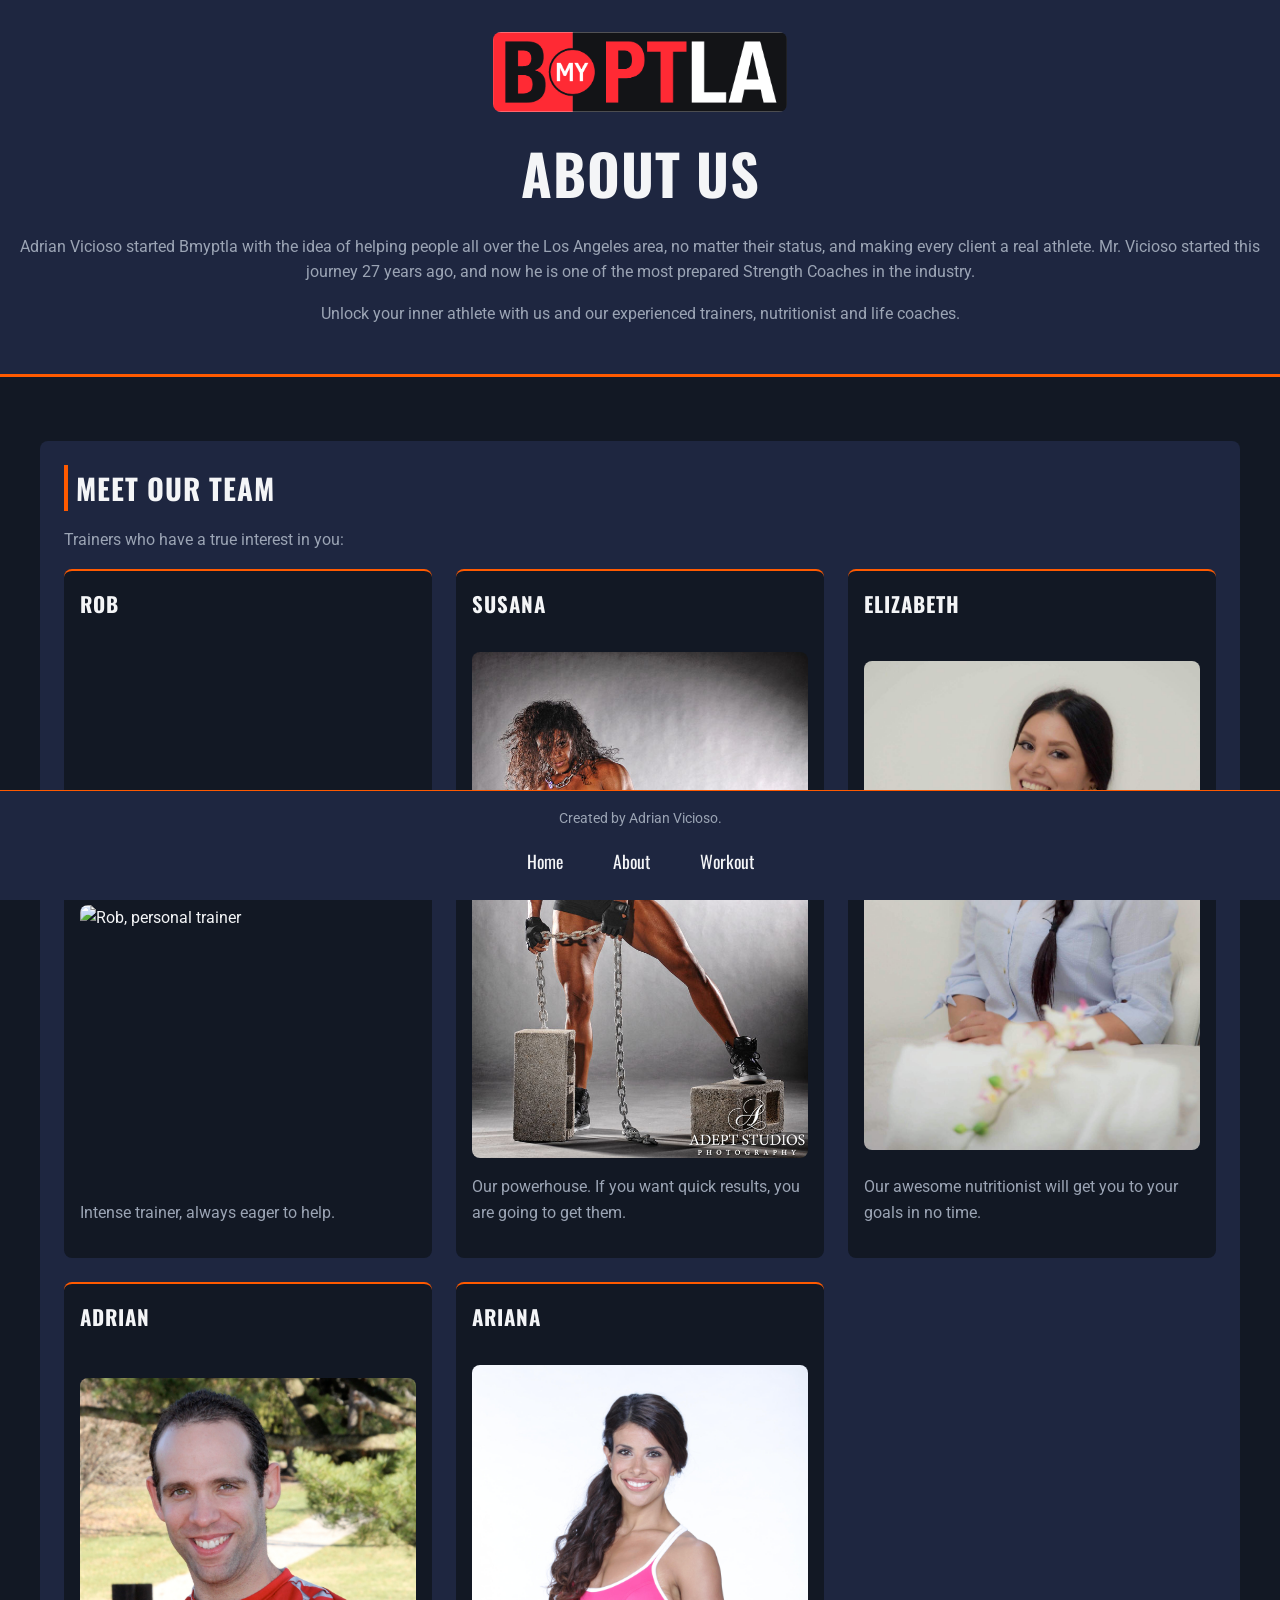
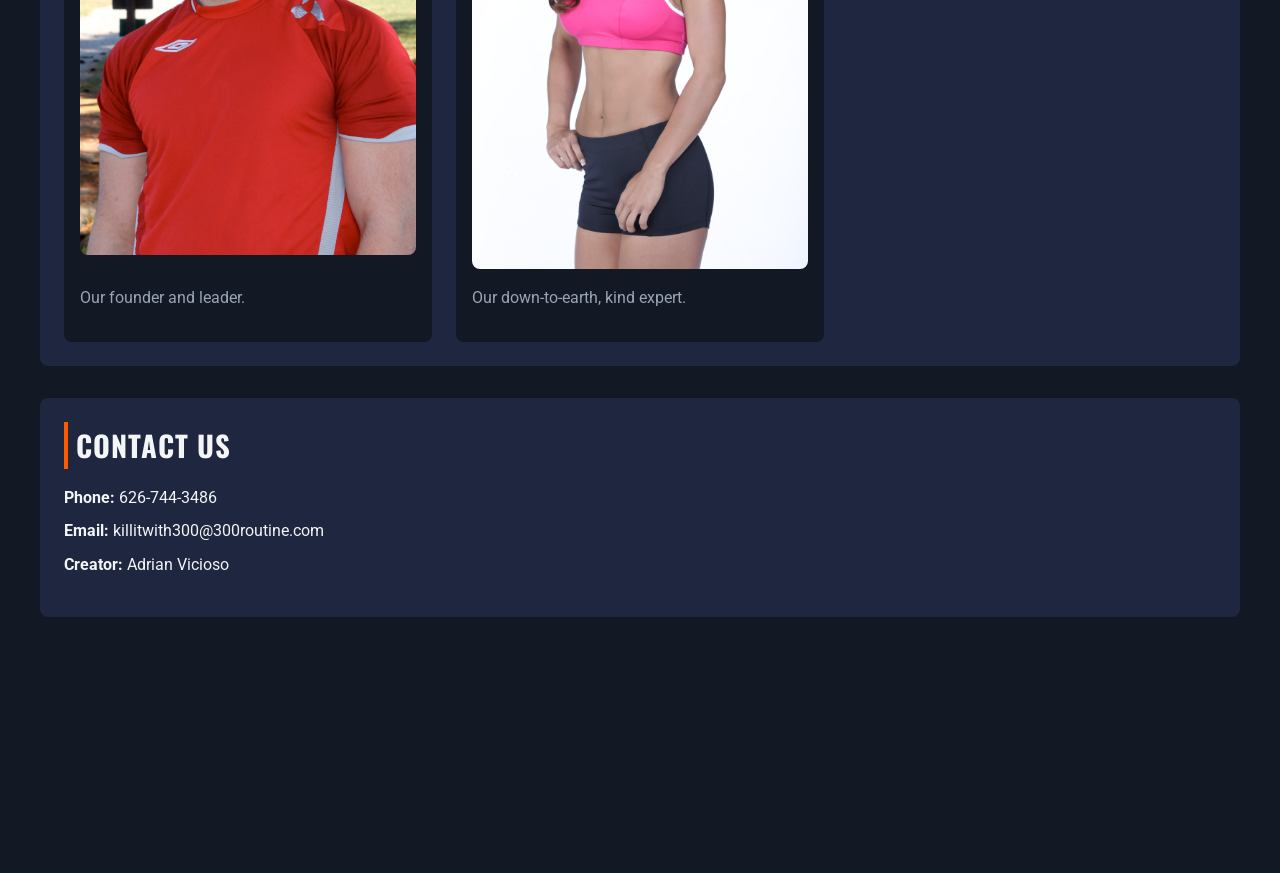
==== about.html @ 74f870e4 "Revamp about.html with updated content and layout Updated the structure and content of the about pag" ====
<!DOCTYPE html>
<html lang="en">
<head>
    <meta charset="UTF-8">
    <meta name="viewport" content="width=device-width, initial-scale=1.0">
    <title>About Us | The People Behind Bmyptla</title>
    <link rel="preconnect" href="https://fonts.googleapis.com">
    <link rel="preconnect" href="https://fonts.gstatic.com" crossorigin>
    <link href="https://fonts.googleapis.com/css2?family=Oswald:wght@400;600&family=Roboto:wght@400;700&display=swap" rel="stylesheet">
    <link rel="stylesheet" href="style.css">
</head>
<body>

    <header class="main-header">
        <img class="logo" src="Bmyptla.jpg" alt="Bmyptla company logo">
        <h1>About Us</h1>
        <p>Adrian Vicioso started Bmyptla with the idea of helping people all over the Los Angeles area, no matter their status, and making every client a real athlete. Mr. Vicioso started this journey 27 years ago, and now he is one of the most prepared Strength Coaches in the industry.</p>
        <p>Unlock your inner athlete with us and our experienced trainers, nutritionist and life coaches.</p>
    </header>

    <main class="content-container">
        <section class="section-block">
            <h2>Meet Our Team</h2>
            <p>Trainers who have a true interest in you:</p>

            <div class="grid-layout">
                <div class="profile-card">
                    <h3>Rob</h3>
                    <img src="Rob.JPG" alt="Rob, personal trainer">
                    <p>Intense trainer, always eager to help.</p>
                </div>

                <div class="profile-card">
                    <h3>Susana</h3>
                    <img src="Susana.jpg" alt="Susana, strength and speed coach">
                    <p>Our powerhouse. If you want quick results, you are going to get them.</p>
                </div>

                <div class="profile-card">
                    <h3>Elizabeth</h3>
                    <img src="elizabeth.jpg" alt="Elizabeth, nutritionist">
                    <p>Our awesome nutritionist will get you to your goals in no time.</p>
                </div>

                <div class="profile-card">
                    <h3>Adrian</h3>
                    <img src="adrian.jpg" alt="Adrian Vicioso, founder">
                    <p>Our founder and leader.</p>
                </div>

                <div class="profile-card">
                    <h3>Ariana</h3>
                    <img src="ariana.jpg" alt="Ariana, trainer">
                    <p>Our down-to-earth, kind expert.</p>
                </div>
            </div>
        </section>

        <section class="section-block">
            <h2>Contact Us</h2>
            <ul>
                <li><strong>Phone:</strong> 626-744-3486</li>
                <li><strong>Email:</strong> killitwith300@300routine.com</li>
                <li><strong>Creator:</strong> Adrian Vicioso</li>
            </ul>
        </section>
    </main>

    <footer id="main-footer">
        <p>Created by Adrian Vicioso.</p>
        <nav class="nav-menu">
            <a href="home.html">Home</a>
            <a href="about.html">About</a>
            <a href="workout.html">Workout</a>
        </nav>
    </footer>

</body>
</html>
---- style.css ----
:root {
  /* Color Palette */
  --primary-bg: #121824; /* Deep Slate Charcoal */
  --surface-bg: #1e2640; /* Darker Blue-Grey for Cards */
  --accent-orange: #ff5a00; /* Athletic Orange */
  --text-main: #f4f5f7; /* Off-White */
  --text-muted: #9ba4b4; /* Soft Muted Grey */

  /* 8px Base Spacing System */
  --space-8: 8px;
  --space-16: 16px;
  --space-24: 24px;
  --space-32: 32px;
  --space-64: 64px;
}

* {
  margin: 0;
  padding: 0;
  box-sizing: border-box;
}

body {
  font-family: 'Roboto', sans-serif;
  background-color: var(--primary-bg);
  color: var(--text-main);
  line-height: 1.6;
  /* FIXED: enough space so the fixed footer never covers content */
  padding-bottom: 160px;
}

h1, h2, h3 {
  font-family: 'Oswald', sans-serif;
  text-transform: uppercase;
  letter-spacing: 1px;
  color: var(--text-main);
  margin-bottom: var(--space-16);
}

h1 {
  font-size: 2.5rem;
}

h2 {
  font-size: 1.8rem;
  border-left: 4px solid var(--accent-orange);
  padding-left: var(--space-8);
}

h3 {
  font-size: 1.3rem;
}

p {
  margin-bottom: var(--space-16);
  color: var(--text-muted);
}

/* ADDED: links match the athletic orange accent */
a {
  color: var(--accent-orange);
}

img {
  max-width: 100%;
  height: auto;
  display: block;
  border-radius: var(--space-8);
  margin: var(--space-16) 0;
}

ul {
  list-style: none;
  margin-bottom: var(--space-16);
}

li {
  margin-bottom: var(--space-8);
}

.main-header {
  background-color: var(--surface-bg);
  padding: var(--space-32) var(--space-16);
  text-align: center;
  border-bottom: 3px solid var(--accent-orange);
}

/* FIXED: centers the 300 logo in the header too */
.main-header img {
  margin-left: auto;
  margin-right: auto;
}

.logo {
  max-height: 80px;
  margin: 0 auto var(--space-16) auto;
}

.content-container {
  max-width: 1200px;
  margin: 0 auto;
  padding: var(--space-32) var(--space-16);
}

.section-block {
  margin-bottom: var(--space-32);
  background-color: var(--surface-bg);
  padding: var(--space-24);
  border-radius: var(--space-8);
}

.grid-layout {
  display: grid;
  grid-template-columns: 1fr;
  gap: var(--space-24);
}

.profile-card, .workout-card {
  background-color: var(--primary-bg);
  padding: var(--space-16);
  border-radius: var(--space-8);
  border-top: 2px solid var(--accent-orange);
  display: flex;
  flex-direction: column;
  justify-content: space-between;
}

.nav-menu {
  display: flex;
  flex-wrap: wrap; /* ADDED: links wrap on small phones instead of overflowing */
  justify-content: center;
  gap: var(--space-16);
  margin: var(--space-16) 0;
}

.nav-menu a {
  color: var(--text-main);
  text-decoration: none;
  font-family: 'Oswald', sans-serif;
  font-size: 1.1rem;
  padding: var(--space-8) var(--space-16);
  border: 1px solid transparent;
  transition: all 0.3s ease;
}

.nav-menu a:hover {
  color: var(--accent-orange);
  border-color: var(--accent-orange);
}

#main-footer {
  background-color: var(--surface-bg);
  /* FIXED: smaller padding so the fixed footer takes less screen space */
  padding: var(--space-16);
  text-align: center;
  position: fixed;
  bottom: 0;
  left: 0;
  right: 0;
  border-top: 1px solid var(--accent-orange);
}

#main-footer p {
  margin-bottom: var(--space-8);
  font-size: 0.9rem;
}

#main-footer .nav-menu {
  margin: 0;
}

@media (min-width: 768px) {
  h1 {
    font-size: 3.5rem;
  }
  .grid-layout {
    grid-template-columns: repeat(2, 1fr);
  }
}

@media (min-width: 1200px) {
  .grid-layout {
    grid-template-columns: repeat(3, 1fr);
  }
  .content-container {
    padding: var(--space-64) 0;
  }
}
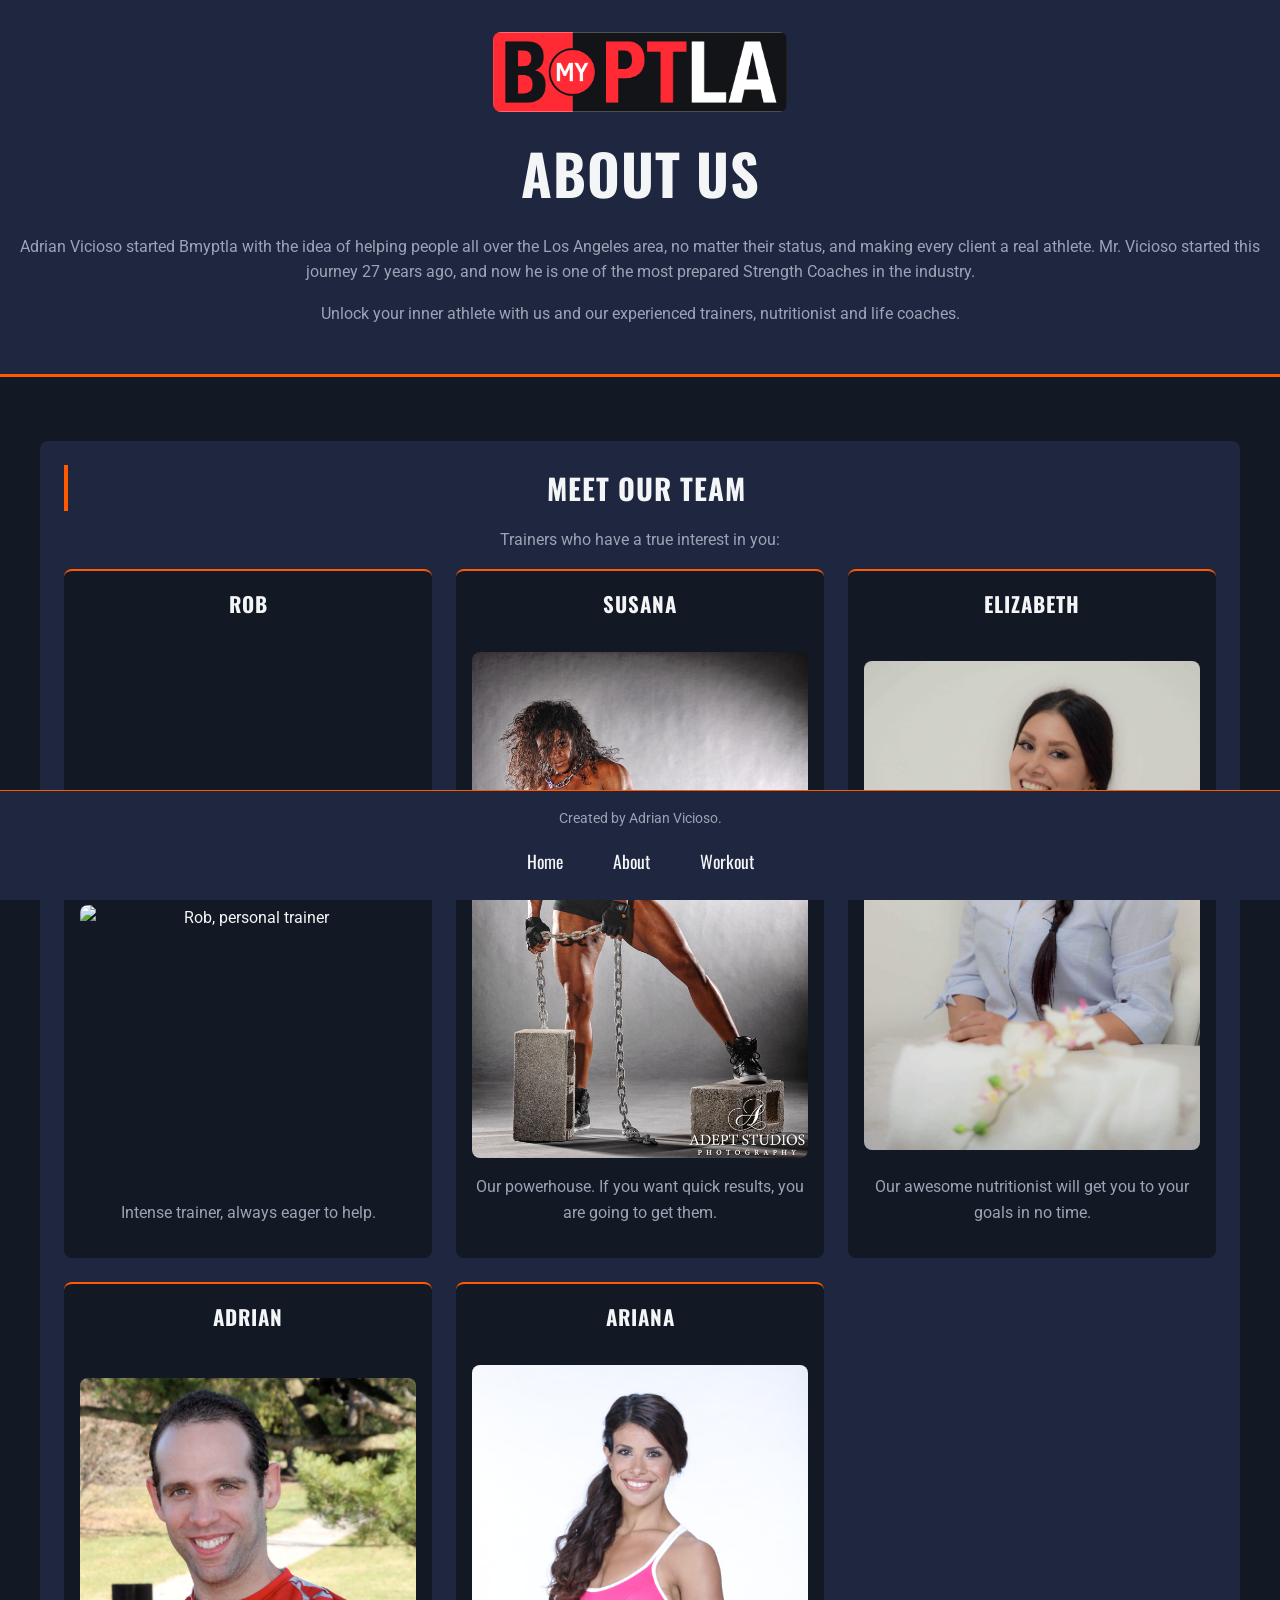
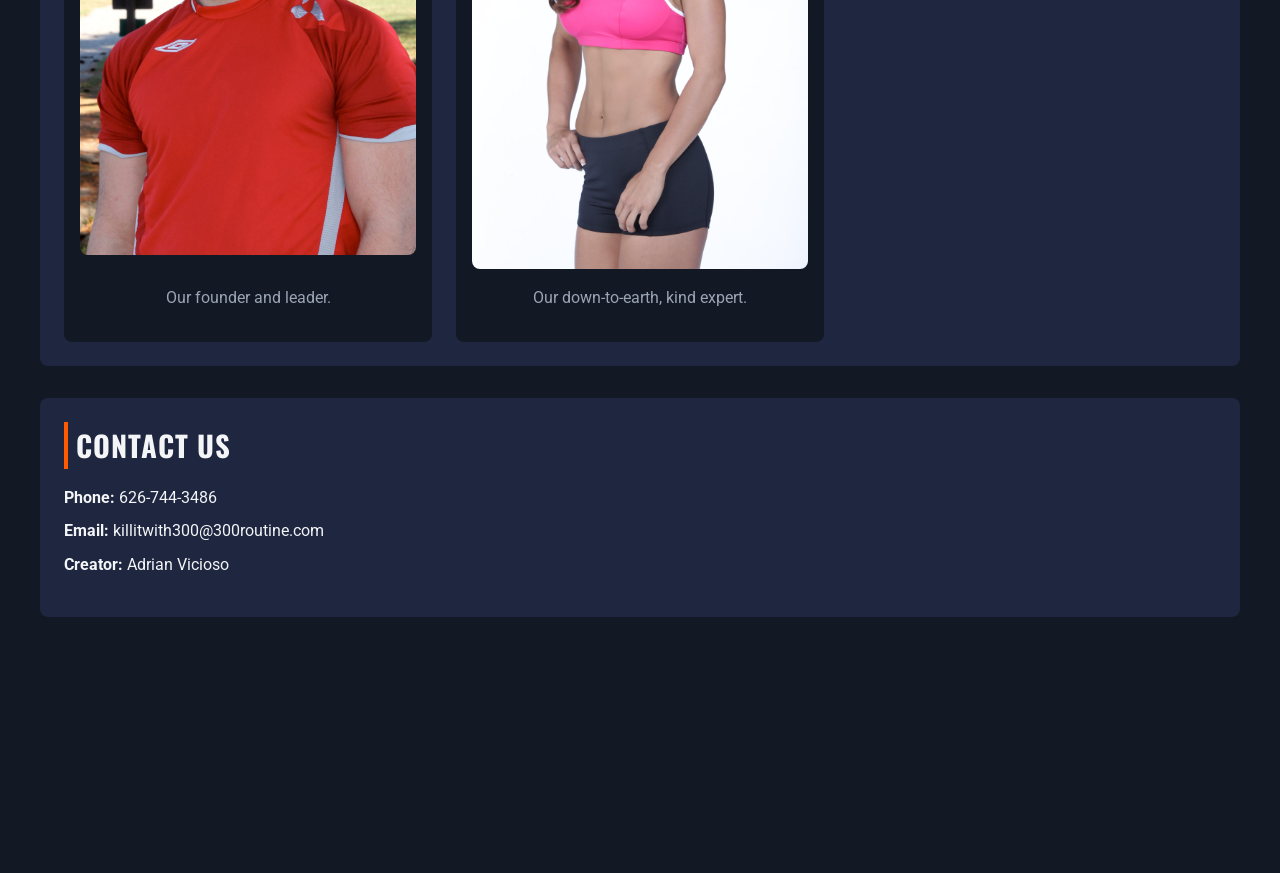
==== commit 44f2b495: "Update viewport meta tag and restructure profile cards" ====
--- a/about.html
+++ b/about.html
@@ -2,7 +2,7 @@
 <html lang="en">
 <head>
     <meta charset="UTF-8">
-    <meta name="viewport" content="width=device-width, initial-scale=1.0">
+    <meta name="viewport" content="width=device-width, initial-scale=1">
     <title>About Us | The People Behind Bmyptla</title>
     <link rel="preconnect" href="https://fonts.googleapis.com">
     <link rel="preconnect" href="https://fonts.gstatic.com" crossorigin>
@@ -19,36 +19,36 @@
     </header>
 
     <main class="content-container">
-        <section class="section-block">
+        <section class="section-block" id="about">
             <h2>Meet Our Team</h2>
             <p>Trainers who have a true interest in you:</p>
 
             <div class="grid-layout">
-                <div class="profile-card">
+                <div class="card">
                     <h3>Rob</h3>
                     <img src="Rob.JPG" alt="Rob, personal trainer">
                     <p>Intense trainer, always eager to help.</p>
                 </div>
 
-                <div class="profile-card">
+                <div class="card">
                     <h3>Susana</h3>
                     <img src="Susana.jpg" alt="Susana, strength and speed coach">
                     <p>Our powerhouse. If you want quick results, you are going to get them.</p>
                 </div>
 
-                <div class="profile-card">
+                <div class="card">
                     <h3>Elizabeth</h3>
                     <img src="elizabeth.jpg" alt="Elizabeth, nutritionist">
                     <p>Our awesome nutritionist will get you to your goals in no time.</p>
                 </div>
 
-                <div class="profile-card">
+                <div class="card">
                     <h3>Adrian</h3>
                     <img src="adrian.jpg" alt="Adrian Vicioso, founder">
                     <p>Our founder and leader.</p>
                 </div>
 
-                <div class="profile-card">
+                <div class="card">
                     <h3>Ariana</h3>
                     <img src="ariana.jpg" alt="Ariana, trainer">
                     <p>Our down-to-earth, kind expert.</p>
@@ -69,7 +69,7 @@
     <footer id="main-footer">
         <p>Created by Adrian Vicioso.</p>
         <nav class="nav-menu">
-            <a href="home.html">Home</a>
+            <a href="index.html">Home</a>
             <a href="about.html">About</a>
             <a href="workout.html">Workout</a>
         </nav>
--- a/style.css
+++ b/style.css
@@ -25,7 +25,7 @@
   background-color: var(--primary-bg);
   color: var(--text-main);
   line-height: 1.6;
-  /* FIXED: enough space so the fixed footer never covers content */
+  /* enough space so the fixed footer never covers content */
   padding-bottom: 160px;
 }
 
@@ -56,7 +56,6 @@
   color: var(--text-muted);
 }
 
-/* ADDED: links match the athletic orange accent */
 a {
   color: var(--accent-orange);
 }
@@ -85,7 +84,6 @@
   border-bottom: 3px solid var(--accent-orange);
 }
 
-/* FIXED: centers the 300 logo in the header too */
 .main-header img {
   margin-left: auto;
   margin-right: auto;
@@ -109,13 +107,15 @@
   border-radius: var(--space-8);
 }
 
+/* Grid container: holds 2 or more cards side by side */
 .grid-layout {
   display: grid;
   grid-template-columns: 1fr;
   gap: var(--space-24);
 }
 
-.profile-card, .workout-card {
+/* Class selector */
+.card {
   background-color: var(--primary-bg);
   padding: var(--space-16);
   border-radius: var(--space-8);
@@ -125,9 +125,14 @@
   justify-content: space-between;
 }
 
+/* ID selector */
+#about {
+  text-align: center;
+}
+
 .nav-menu {
   display: flex;
-  flex-wrap: wrap; /* ADDED: links wrap on small phones instead of overflowing */
+  flex-wrap: wrap;
   justify-content: center;
   gap: var(--space-16);
   margin: var(--space-16) 0;
@@ -150,7 +155,6 @@
 
 #main-footer {
   background-color: var(--surface-bg);
-  /* FIXED: smaller padding so the fixed footer takes less screen space */
   padding: var(--space-16);
   text-align: center;
   position: fixed;
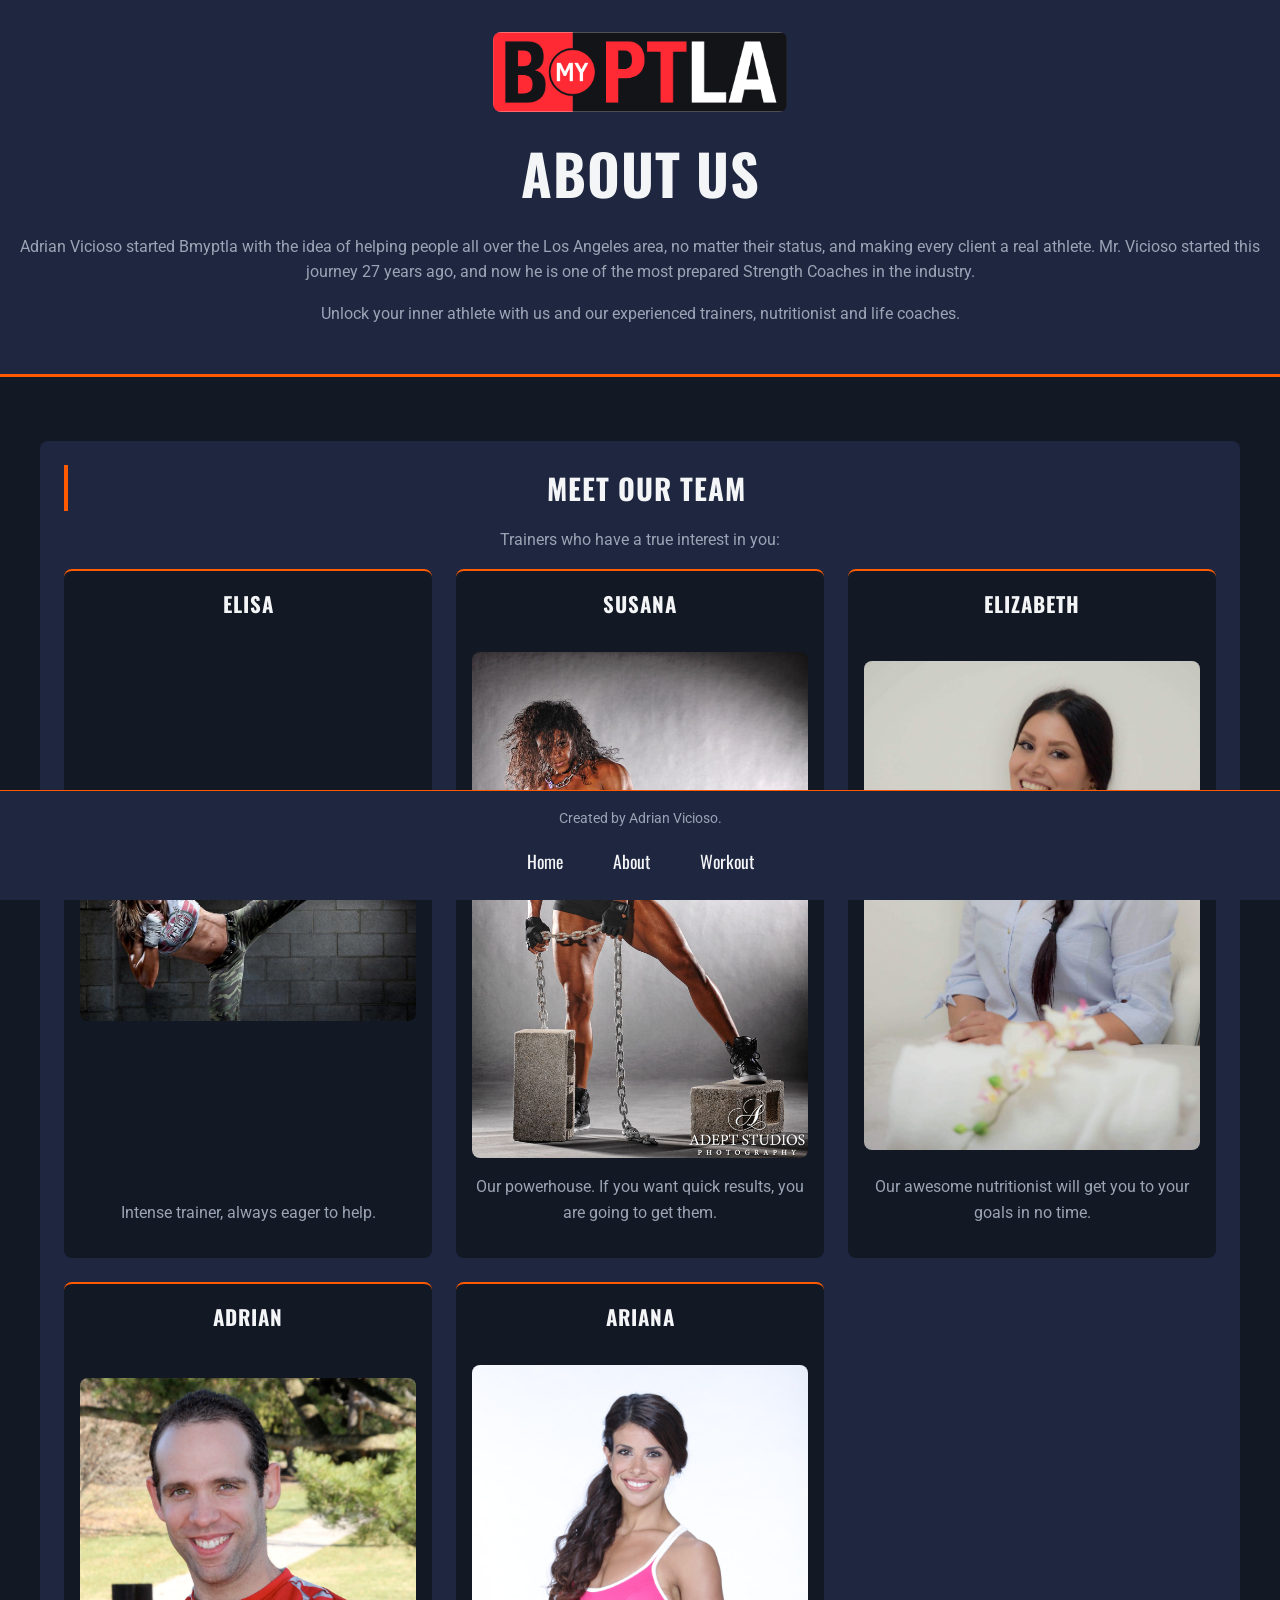
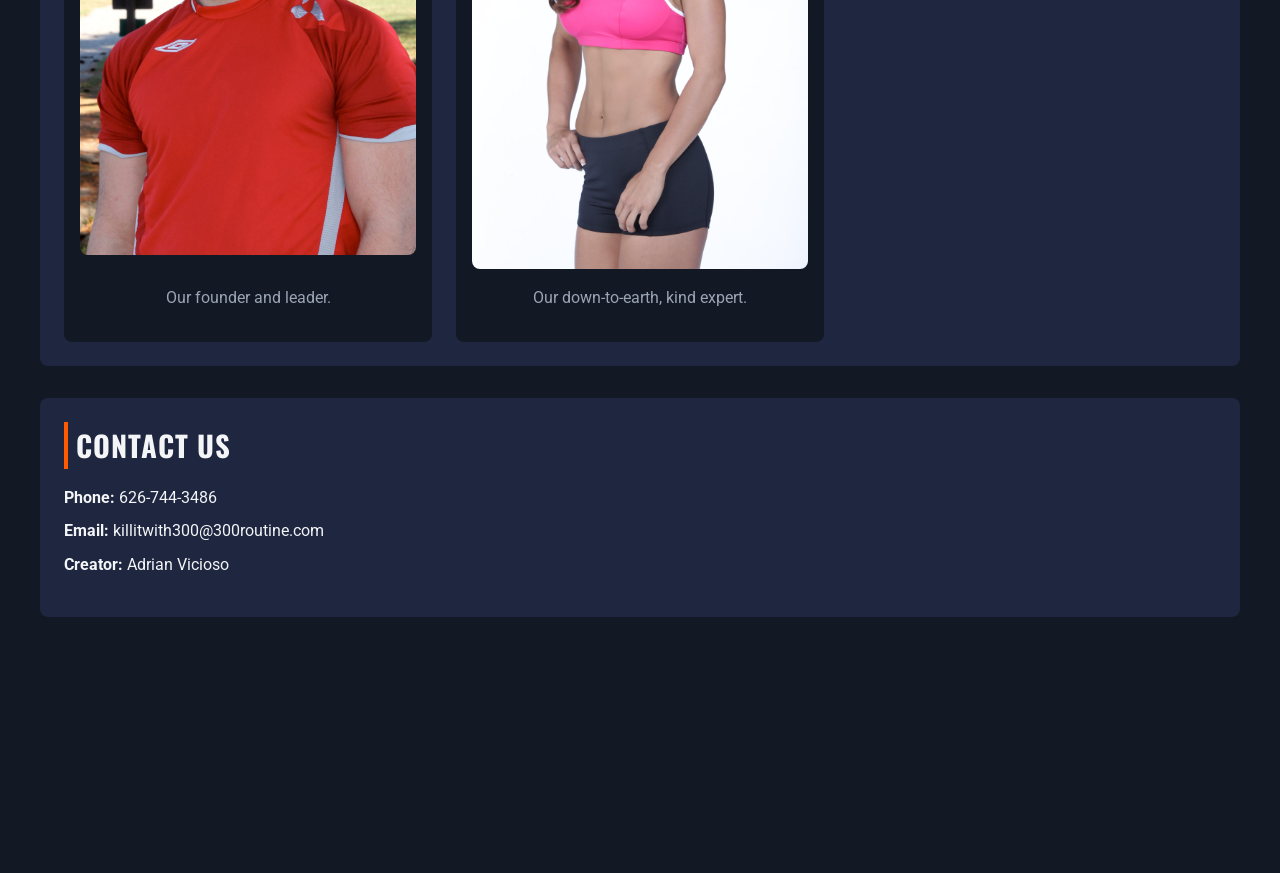
==== commit 9b6f573e: "Replace Rob with Elisa in trainer section" ====
--- a/about.html
+++ b/about.html
@@ -25,8 +25,8 @@
 
             <div class="grid-layout">
                 <div class="card">
-                    <h3>Rob</h3>
-                    <img src="Rob.JPG" alt="Rob, personal trainer">
+                    <h3>Elisa</h3>
+                    <img src="5o848w.jpg" alt="Elisa, personal trainer, and kick-boxer">
                     <p>Intense trainer, always eager to help.</p>
                 </div>
 
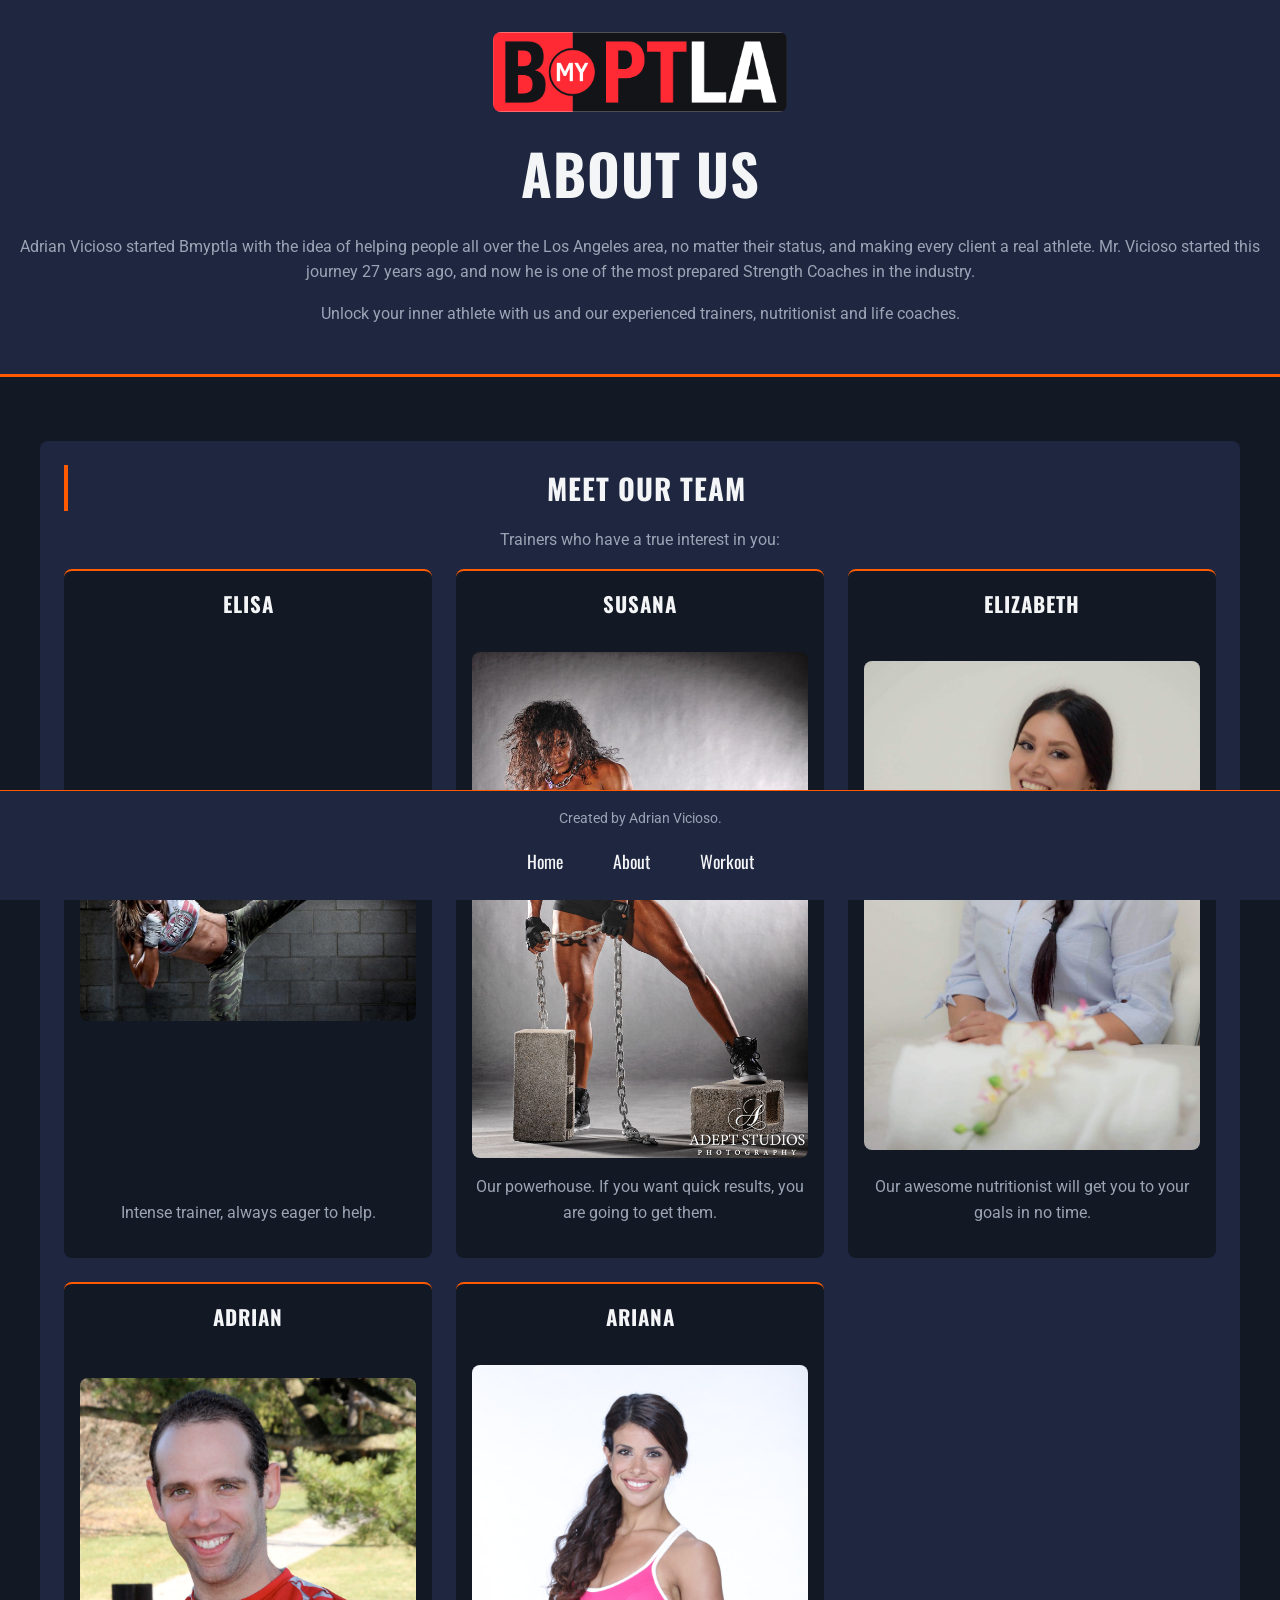
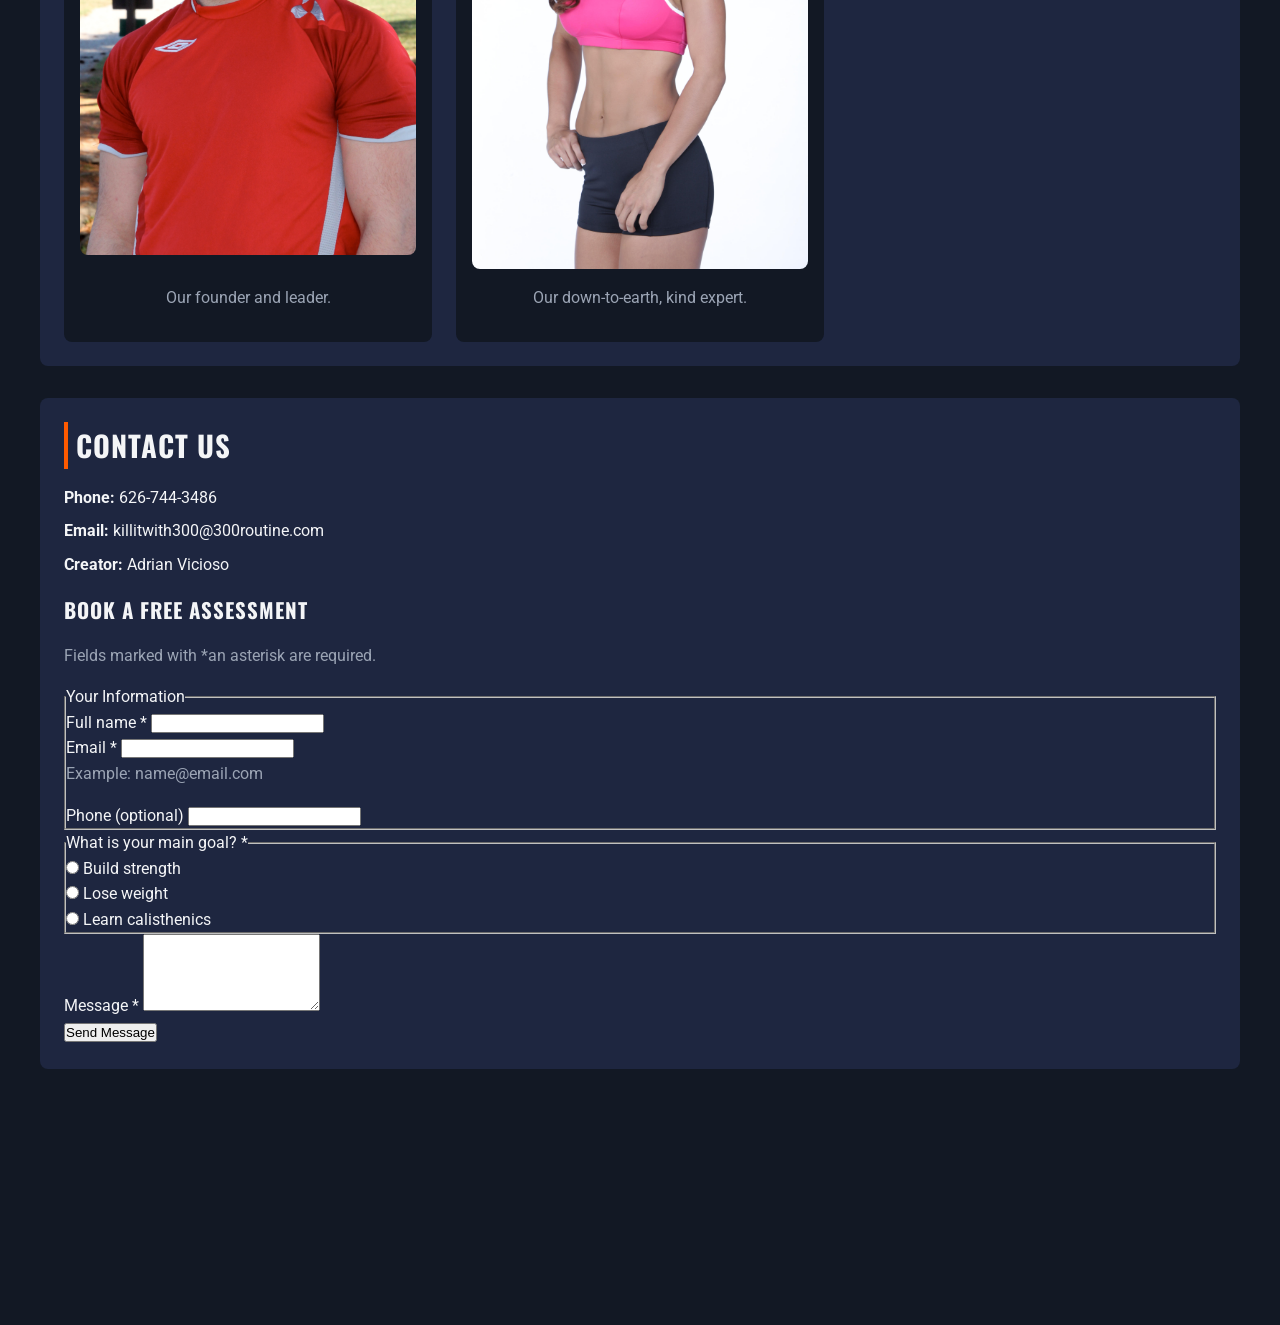
==== commit 65d7b2e8: "Add contact form section to about.html Added a contact form section with fields for user information" ====
--- a/about.html
+++ b/about.html
@@ -56,24 +56,86 @@
             </div>
         </section>
 
-        <section class="section-block">
+        <section class="section-block" id="contact-form">
             <h2>Contact Us</h2>
-            <ul>
+            <ul class="contact-list">
                 <li><strong>Phone:</strong> 626-744-3486</li>
                 <li><strong>Email:</strong> killitwith300@300routine.com</li>
                 <li><strong>Creator:</strong> Adrian Vicioso</li>
             </ul>
+
+            <h3>Book a Free Assessment</h3>
+            <p>Fields marked with <span aria-hidden="true">*</span><span class="sr-only">an asterisk</span> are required.</p>
+
+            <!-- Error summary: screen readers announce it -->
+            <div id="form-errors" class="error-summary" role="alert" hidden></div>
+
+            <form id="contactForm" action="#" method="post" novalidate>
+
+                <fieldset>
+                    <legend>Your Information</legend>
+
+                    <div class="field">
+                        <label for="name">Full name <span aria-hidden="true">*</span></label>
+                        <input type="text" id="name" name="name" autocomplete="name"
+                               required aria-required="true" aria-describedby="name-error">
+                        <p id="name-error" class="error-msg" hidden></p>
+                    </div>
+
+                    <div class="field">
+                        <label for="email">Email <span aria-hidden="true">*</span></label>
+                        <input type="email" id="email" name="email" autocomplete="email"
+                               required aria-required="true" aria-describedby="email-hint email-error">
+                        <p id="email-hint" class="hint">Example: name@email.com</p>
+                        <p id="email-error" class="error-msg" hidden></p>
+                    </div>
+
+                    <div class="field">
+                        <label for="phone">Phone (optional)</label>
+                        <input type="tel" id="phone" name="phone" autocomplete="tel">
+                    </div>
+                </fieldset>
+
+                <fieldset aria-describedby="goal-error">
+                    <legend>What is your main goal? <span aria-hidden="true">*</span></legend>
+
+                    <div class="radio">
+                        <input type="radio" id="goal-strength" name="goal" value="strength" required>
+                        <label for="goal-strength">Build strength</label>
+                    </div>
+                    <div class="radio">
+                        <input type="radio" id="goal-weight" name="goal" value="weight-loss">
+                        <label for="goal-weight">Lose weight</label>
+                    </div>
+                    <div class="radio">
+                        <input type="radio" id="goal-calisthenics" name="goal" value="calisthenics">
+                        <label for="goal-calisthenics">Learn calisthenics</label>
+                    </div>
+                    <p id="goal-error" class="error-msg" hidden></p>
+                </fieldset>
+
+                <div class="field">
+                    <label for="message">Message <span aria-hidden="true">*</span></label>
+                    <textarea id="message" name="message" rows="5"
+                              required aria-required="true" aria-describedby="message-error"></textarea>
+                    <p id="message-error" class="error-msg" hidden></p>
+                </div>
+
+                <button type="submit" class="btn">Send Message</button>
+                <p id="form-success" class="success-msg" role="status" hidden></p>
+            </form>
         </section>
     </main>
 
     <footer id="main-footer">
         <p>Created by Adrian Vicioso.</p>
-        <nav class="nav-menu">
+        <nav class="nav-menu" aria-label="Main navigation">
             <a href="index.html">Home</a>
             <a href="about.html">About</a>
             <a href="workout.html">Workout</a>
         </nav>
     </footer>
 
+    <script src="script.js"></script>
 </body>
 </html>
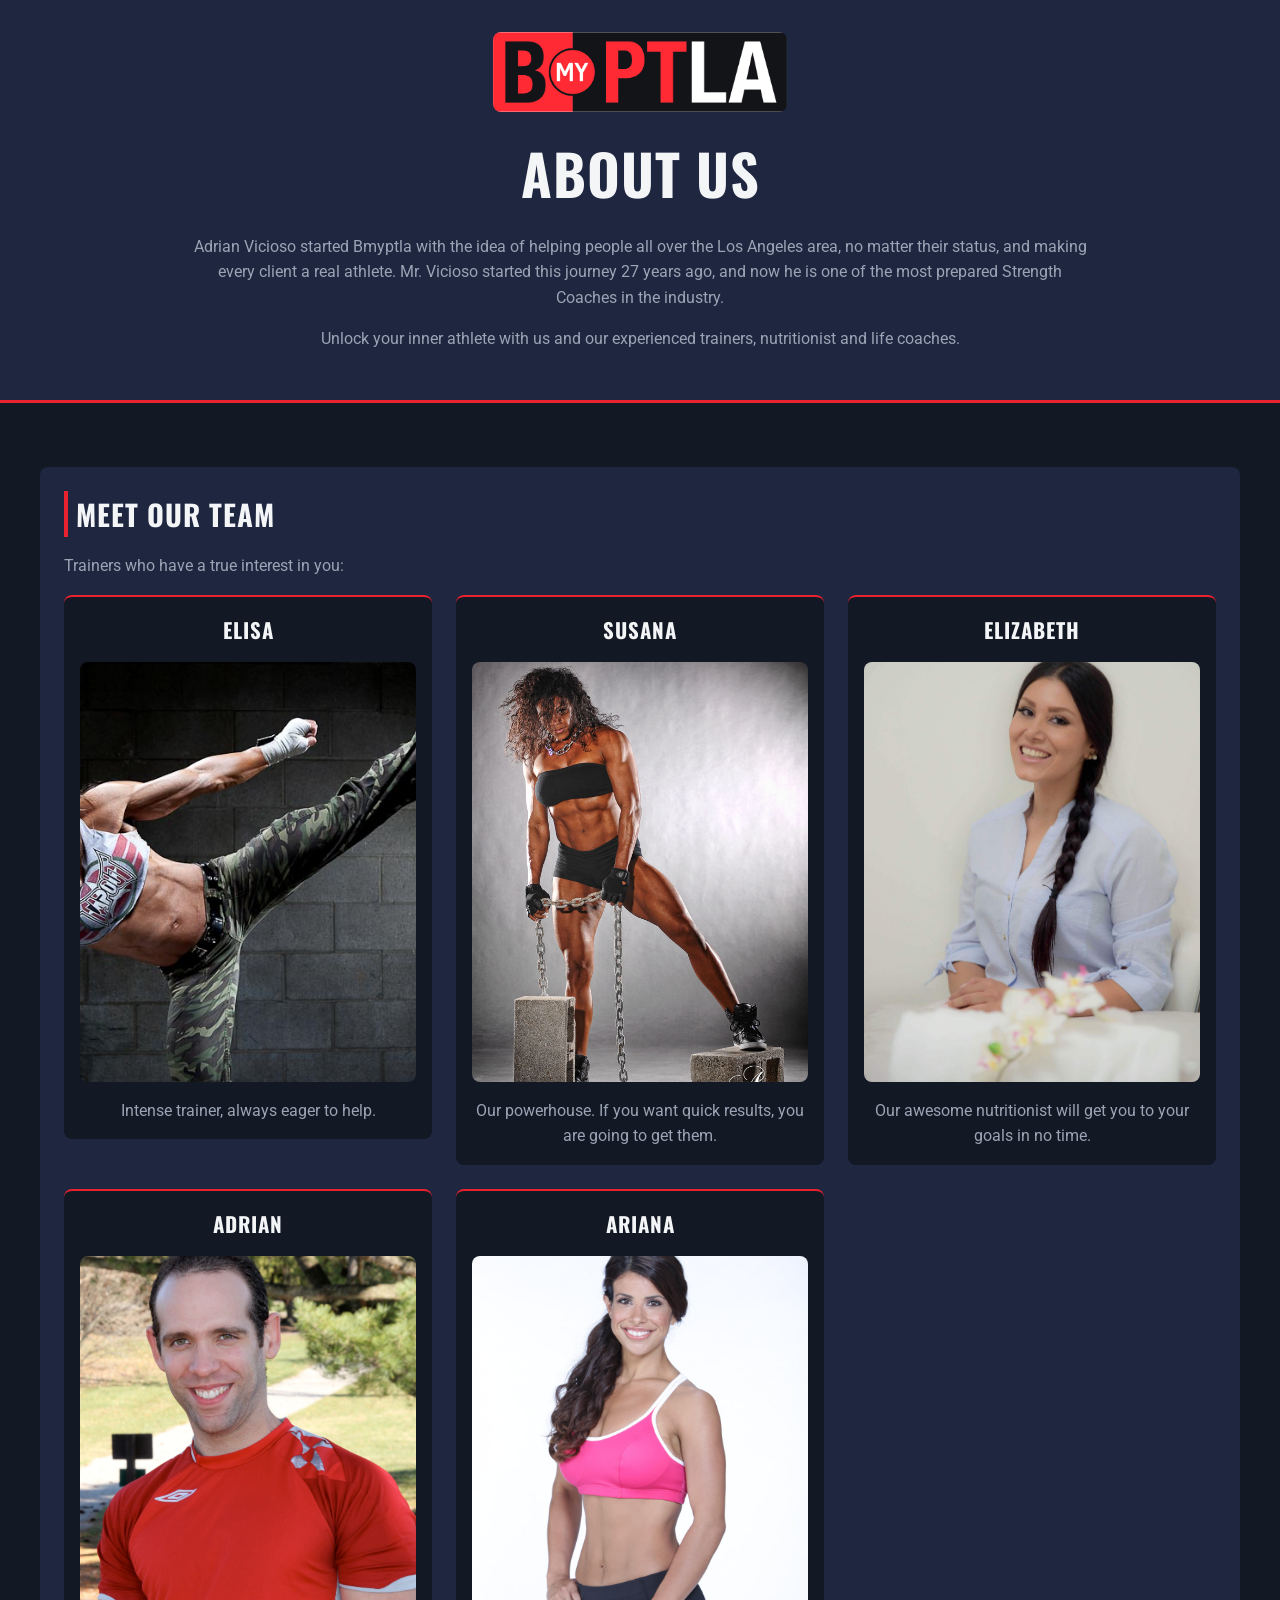
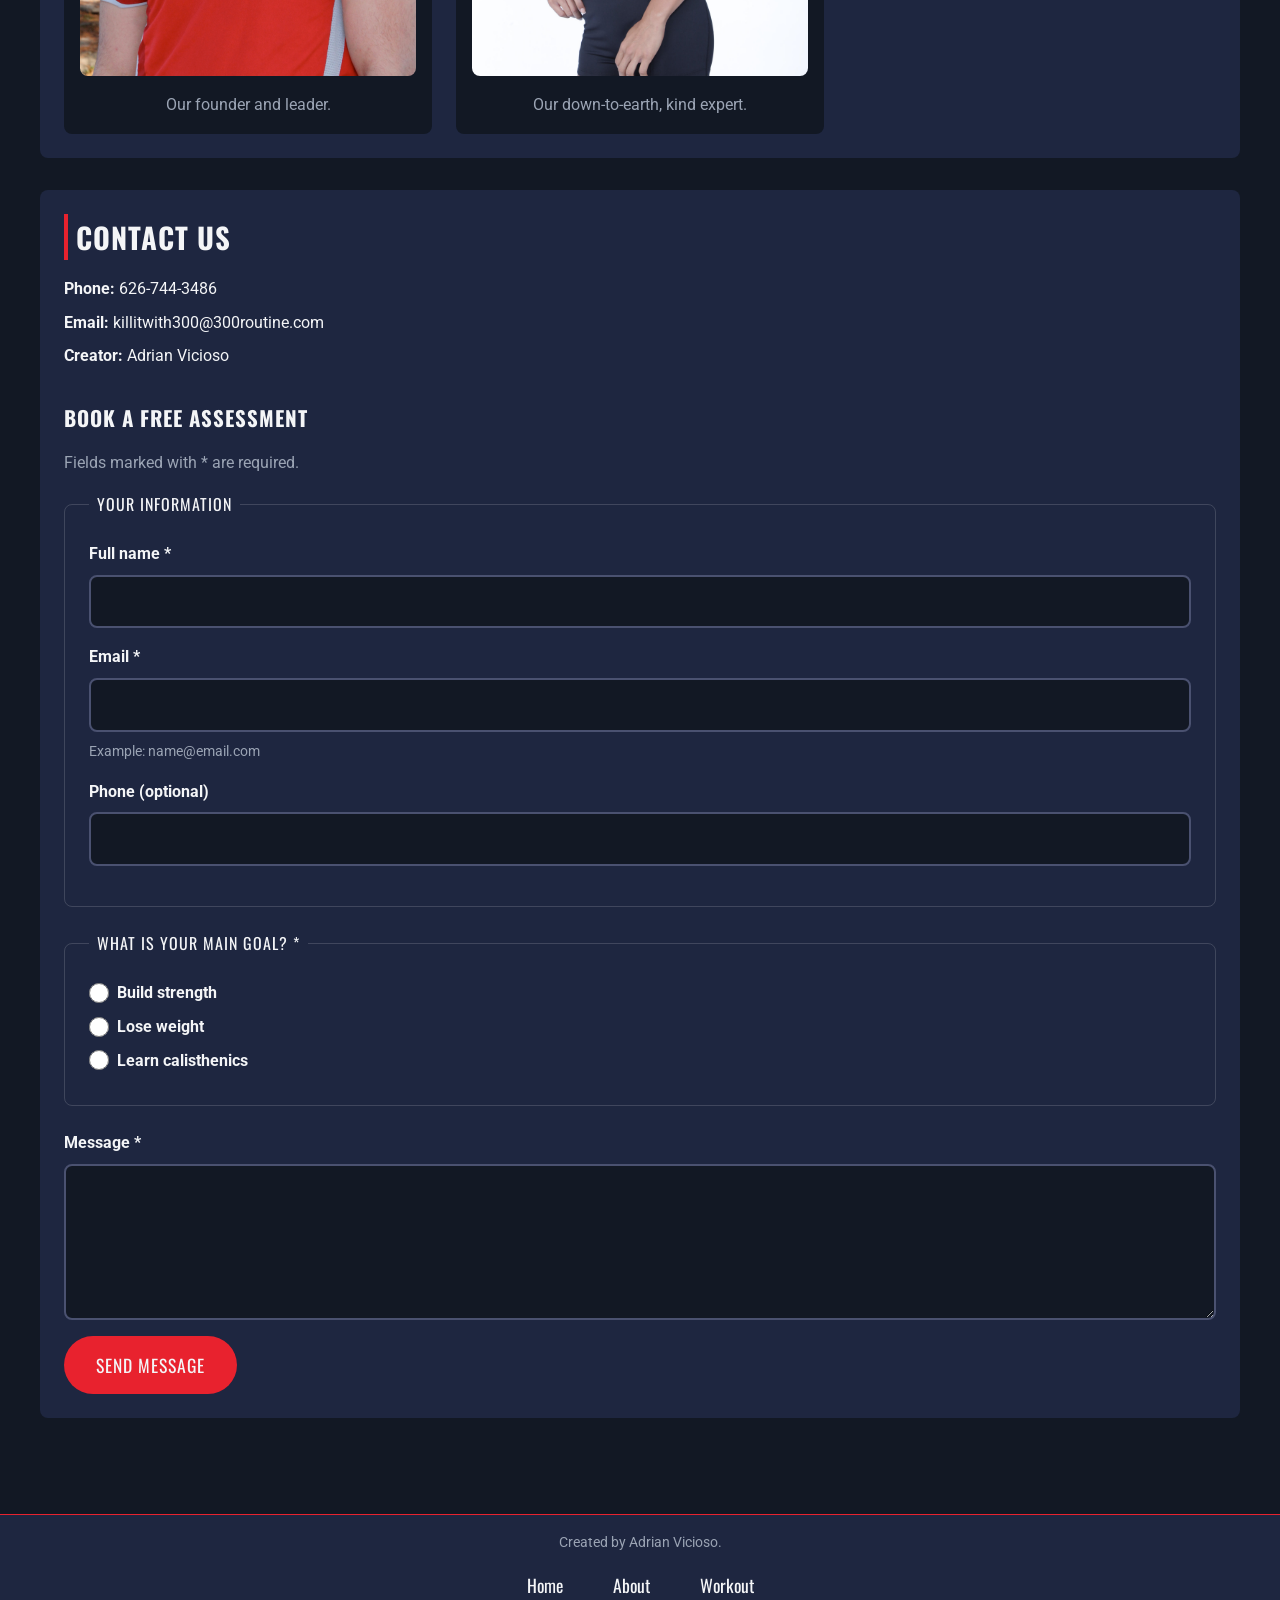
==== commit 55699b8d: "Implement accessible validation for contact form Added accessible validation for the contact form, i" ====
--- a/about.html
+++ b/about.html
@@ -136,6 +136,136 @@
         </nav>
     </footer>
 
-    <script src="script.js"></script>
+    <script>
+    // Accessible validation for the contact form
+    document.addEventListener("DOMContentLoaded", function () {
+      const form = document.getElementById("contactForm");
+      if (!form) return;
+
+      const summary = document.getElementById("form-errors");
+      const success = document.getElementById("form-success");
+
+      const nameInput = document.getElementById("name");
+      const emailInput = document.getElementById("email");
+      const messageInput = document.getElementById("message");
+      const firstGoal = document.getElementById("goal-strength");
+
+      const nameError = document.getElementById("name-error");
+      const emailError = document.getElementById("email-error");
+      const goalError = document.getElementById("goal-error");
+      const messageError = document.getElementById("message-error");
+
+      // Show an error: red border (aria-invalid) + message text
+      function showError(input, errorEl, message) {
+        if (input) input.setAttribute("aria-invalid", "true");
+        errorEl.textContent = message;
+        errorEl.hidden = false;
+      }
+
+      // Remove an error
+      function clearError(input, errorEl) {
+        if (input) input.removeAttribute("aria-invalid");
+        errorEl.textContent = "";
+        errorEl.hidden = true;
+      }
+
+      // Check every field and return a list of problems
+      function validate() {
+        const errors = [];
+
+        clearError(nameInput, nameError);
+        if (nameInput.value.trim() === "") {
+          showError(nameInput, nameError, "Please enter your full name.");
+          errors.push({ field: nameInput, text: "Full name is required." });
+        }
+
+        clearError(emailInput, emailError);
+        if (emailInput.value.trim() === "") {
+          showError(emailInput, emailError, "Please enter your email.");
+          errors.push({ field: emailInput, text: "Email is required." });
+        } else if (!emailInput.validity.valid) {
+          showError(emailInput, emailError, "Enter a valid email, like name@email.com.");
+          errors.push({ field: emailInput, text: "Email format is not valid." });
+        }
+
+        const goalChecked = form.querySelector('input[name="goal"]:checked');
+        clearError(null, goalError);
+        if (!goalChecked) {
+          showError(null, goalError, "Please choose your main goal.");
+          errors.push({ field: firstGoal, text: "Main goal is required." });
+        }
+
+        clearError(messageInput, messageError);
+        if (messageInput.value.trim() === "") {
+          showError(messageInput, messageError, "Please write a message.");
+          errors.push({ field: messageInput, text: "Message is required." });
+        }
+
+        return errors;
+      }
+
+      // Build the error summary at the top of the form
+      function showSummary(errors) {
+        const count = errors.length === 1 ? "is 1 error" : "are " + errors.length + " errors";
+
+        let html = "<p><strong>There " + count + " in the form:</strong></p><ul>";
+        errors.forEach(function (err) {
+          html += '<li><a href="#' + err.field.id + '">' + err.text + "</a></li>";
+        });
+        html += "</ul>";
+
+        summary.innerHTML = html;
+        summary.hidden = false;
+
+        summary.querySelectorAll("a").forEach(function (link) {
+          link.addEventListener("click", function (e) {
+            e.preventDefault();
+            document.getElementById(link.getAttribute("href").slice(1)).focus();
+          });
+        });
+      }
+
+      // When the user clicks "Send Message"
+      form.addEventListener("submit", function (e) {
+        e.preventDefault();
+        success.hidden = true;
+
+        const errors = validate();
+
+        if (errors.length > 0) {
+          showSummary(errors);
+          errors[0].field.focus();
+          return;
+        }
+
+        summary.hidden = true;
+        summary.innerHTML = "";
+        form.reset();
+        success.textContent = "Thank you! We will contact you within 24 hours.";
+        success.hidden = false;
+      });
+
+      // Remove the error as soon as the user fixes a field
+      nameInput.addEventListener("input", function () {
+        if (nameInput.value.trim() !== "") clearError(nameInput, nameError);
+      });
+
+      emailInput.addEventListener("input", function () {
+        if (emailInput.validity.valid && emailInput.value.trim() !== "") {
+          clearError(emailInput, emailError);
+        }
+      });
+
+      messageInput.addEventListener("input", function () {
+        if (messageInput.value.trim() !== "") clearError(messageInput, messageError);
+      });
+
+      form.querySelectorAll('input[name="goal"]').forEach(function (radio) {
+        radio.addEventListener("change", function () {
+          clearError(null, goalError);
+        });
+      });
+    });
+    </script>
 </body>
 </html>
--- a/style.css
+++ b/style.css
@@ -1,10 +1,13 @@
  :root {
-  /* Color Palette */
-  --primary-bg: #121824; /* Deep Slate Charcoal */
-  --surface-bg: #1e2640; /* Darker Blue-Grey for Cards */
-  --accent-orange: #ff5a00; /* Athletic Orange */
-  --text-main: #f4f5f7; /* Off-White */
-  --text-muted: #9ba4b4; /* Soft Muted Grey */
+  /* Color Palette (used on every page) */
+  --primary-bg: #121824;   /* Deep Slate Charcoal - page background, cards */
+  --surface-bg: #1e2640;   /* Blue-Grey - header, sections, footer */
+  --accent: #e8222e;       /* Brand Red - matches the logo */
+  --accent-hover: #ff4d57; /* Lighter red for hover/focus */
+  --text-main: #f4f5f7;    /* Off-White */
+  --text-muted: #9ba4b4;   /* Soft Muted Grey */
+  --error: #ff6b6b;        /* Error messages */
+  --success: #4ade80;      /* Success message */
 
   /* 8px Base Spacing System */
   --space-8: 8px;
@@ -25,8 +28,6 @@
   background-color: var(--primary-bg);
   color: var(--text-main);
   line-height: 1.6;
-  /* enough space so the fixed footer never covers content */
-  padding-bottom: 160px;
 }
 
 h1, h2, h3 {
@@ -41,9 +42,10 @@
   font-size: 2.5rem;
 }
 
+/* Similarity: every section heading has the same accent bar */
 h2 {
   font-size: 1.8rem;
-  border-left: 4px solid var(--accent-orange);
+  border-left: 4px solid var(--accent);
   padding-left: var(--space-8);
 }
 
@@ -57,7 +59,16 @@
 }
 
 a {
-  color: var(--accent-orange);
+  color: var(--accent);
+}
+
+/* Visible focus for keyboard users on every link, button and input */
+a:focus-visible,
+button:focus-visible,
+input:focus-visible,
+textarea:focus-visible {
+  outline: 3px solid var(--accent-hover);
+  outline-offset: 2px;
 }
 
 img {
@@ -77,14 +88,60 @@
   margin-bottom: var(--space-8);
 }
 
+/* Proximity: contact details stay close together as one group */
+.contact-list li {
+  margin-bottom: var(--space-8);
+  color: var(--text-main);
+}
+
+/* Hide text visually but keep it for screen readers */
+.sr-only {
+  position: absolute;
+  width: 1px;
+  height: 1px;
+  overflow: hidden;
+  clip: rect(0 0 0 0);
+  white-space: nowrap;
+}
+
+/* ===== BUTTONS - Similarity + Focal Point ===== */
+/* Every main action looks the same, so users know it is clickable */
+.btn {
+  display: inline-block;
+  background-color: var(--accent);
+  color: var(--text-main);
+  font-family: 'Oswald', sans-serif;
+  font-size: 1.1rem;
+  text-transform: uppercase;
+  letter-spacing: 1px;
+  text-decoration: none;
+  padding: var(--space-16) var(--space-32);
+  border: none;
+  border-radius: 999px;
+  cursor: pointer;
+  transition: background-color 0.3s ease;
+}
+
+.btn:hover,
+.btn:focus-visible {
+  background-color: var(--accent-hover);
+}
+
+/* ===== HEADER ===== */
 .main-header {
   background-color: var(--surface-bg);
   padding: var(--space-32) var(--space-16);
   text-align: center;
-  border-bottom: 3px solid var(--accent-orange);
+  border-bottom: 3px solid var(--accent);
 }
 
 .main-header img {
+  margin-left: auto;
+  margin-right: auto;
+}
+
+.main-header p {
+  max-width: 900px;
   margin-left: auto;
   margin-right: auto;
 }
@@ -100,6 +157,7 @@
   padding: var(--space-32) var(--space-16);
 }
 
+/* Common Region: each section lives in its own panel */
 .section-block {
   margin-bottom: var(--space-32);
   background-color: var(--surface-bg);
@@ -112,24 +170,141 @@
   display: grid;
   grid-template-columns: 1fr;
   gap: var(--space-24);
+  align-items: start; /* cards don't stretch and leave empty gaps */
 }
 
 /* Class selector */
+/* Common Region + Similarity: every card has the same box and top border */
+/* Proximity: title, photo and text stay close together */
 .card {
   background-color: var(--primary-bg);
   padding: var(--space-16);
   border-radius: var(--space-8);
-  border-top: 2px solid var(--accent-orange);
+  border-top: 2px solid var(--accent);
   display: flex;
   flex-direction: column;
-  justify-content: space-between;
-}
-
-/* ID selector */
-#about {
+  justify-content: flex-start;
+  gap: var(--space-16);
   text-align: center;
 }
 
+.card h3,
+.card p {
+  margin-bottom: 0;
+}
+
+/* Every card photo is the same shape */
+.card img {
+  width: 100%;
+  aspect-ratio: 4 / 5;
+  object-fit: cover;
+  margin: 0;
+}
+
+/* ===== CONTACT FORM ===== */
+#contact-form h3 {
+  margin-top: var(--space-32);
+}
+
+form fieldset {
+  border: 1px solid rgba(255, 255, 255, 0.15);
+  border-radius: var(--space-8);
+  padding: var(--space-24);
+  margin-bottom: var(--space-24);
+}
+
+form legend {
+  font-family: 'Oswald', sans-serif;
+  text-transform: uppercase;
+  letter-spacing: 1px;
+  color: var(--text-main);
+  padding: 0 var(--space-8);
+}
+
+.field {
+  display: flex;
+  flex-direction: column;
+  gap: var(--space-8);
+  margin-bottom: var(--space-16);
+}
+
+.field label,
+.radio label {
+  color: var(--text-main);
+  font-weight: 700;
+}
+
+input[type="text"],
+input[type="email"],
+input[type="tel"],
+textarea {
+  background-color: var(--primary-bg);
+  color: var(--text-main);
+  border: 2px solid #4a5170;
+  border-radius: var(--space-8);
+  padding: 12px;
+  font: inherit;
+  width: 100%;
+}
+
+.radio {
+  display: flex;
+  align-items: center;
+  gap: var(--space-8);
+  margin-bottom: var(--space-8);
+}
+
+.radio input {
+  width: 20px;
+  height: 20px;
+  accent-color: var(--accent);
+}
+
+.hint {
+  font-size: 0.9rem;
+  margin-bottom: 0;
+}
+
+/* Error state: red border + message + icon (not color alone) */
+[aria-invalid="true"] {
+  border-color: var(--error) !important;
+}
+
+.error-msg {
+  color: var(--error);
+  font-weight: 700;
+  margin-bottom: 0;
+}
+
+.error-msg::before {
+  content: "⚠ ";
+}
+
+.error-summary {
+  border: 2px solid var(--error);
+  border-radius: var(--space-8);
+  padding: var(--space-16);
+  margin-bottom: var(--space-24);
+  color: var(--text-main);
+}
+
+.error-summary ul {
+  list-style: disc;
+  padding-left: var(--space-24);
+  margin-bottom: 0;
+}
+
+.error-summary a {
+  color: var(--error);
+}
+
+.success-msg {
+  color: var(--success);
+  font-weight: 700;
+  margin-top: var(--space-16);
+}
+
+/* ===== NAVIGATION ===== */
 .nav-menu {
   display: flex;
   flex-wrap: wrap;
@@ -149,19 +324,17 @@
 }
 
 .nav-menu a:hover {
-  color: var(--accent-orange);
-  border-color: var(--accent-orange);
-}
-
+  color: var(--accent);
+  border-color: var(--accent);
+}
+
+/* ===== FOOTER - Figure/Ground ===== */
+/* No longer fixed, so it never covers the page content */
 #main-footer {
   background-color: var(--surface-bg);
   padding: var(--space-16);
   text-align: center;
-  position: fixed;
-  bottom: 0;
-  left: 0;
-  right: 0;
-  border-top: 1px solid var(--accent-orange);
+  border-top: 1px solid var(--accent);
 }
 
 #main-footer p {
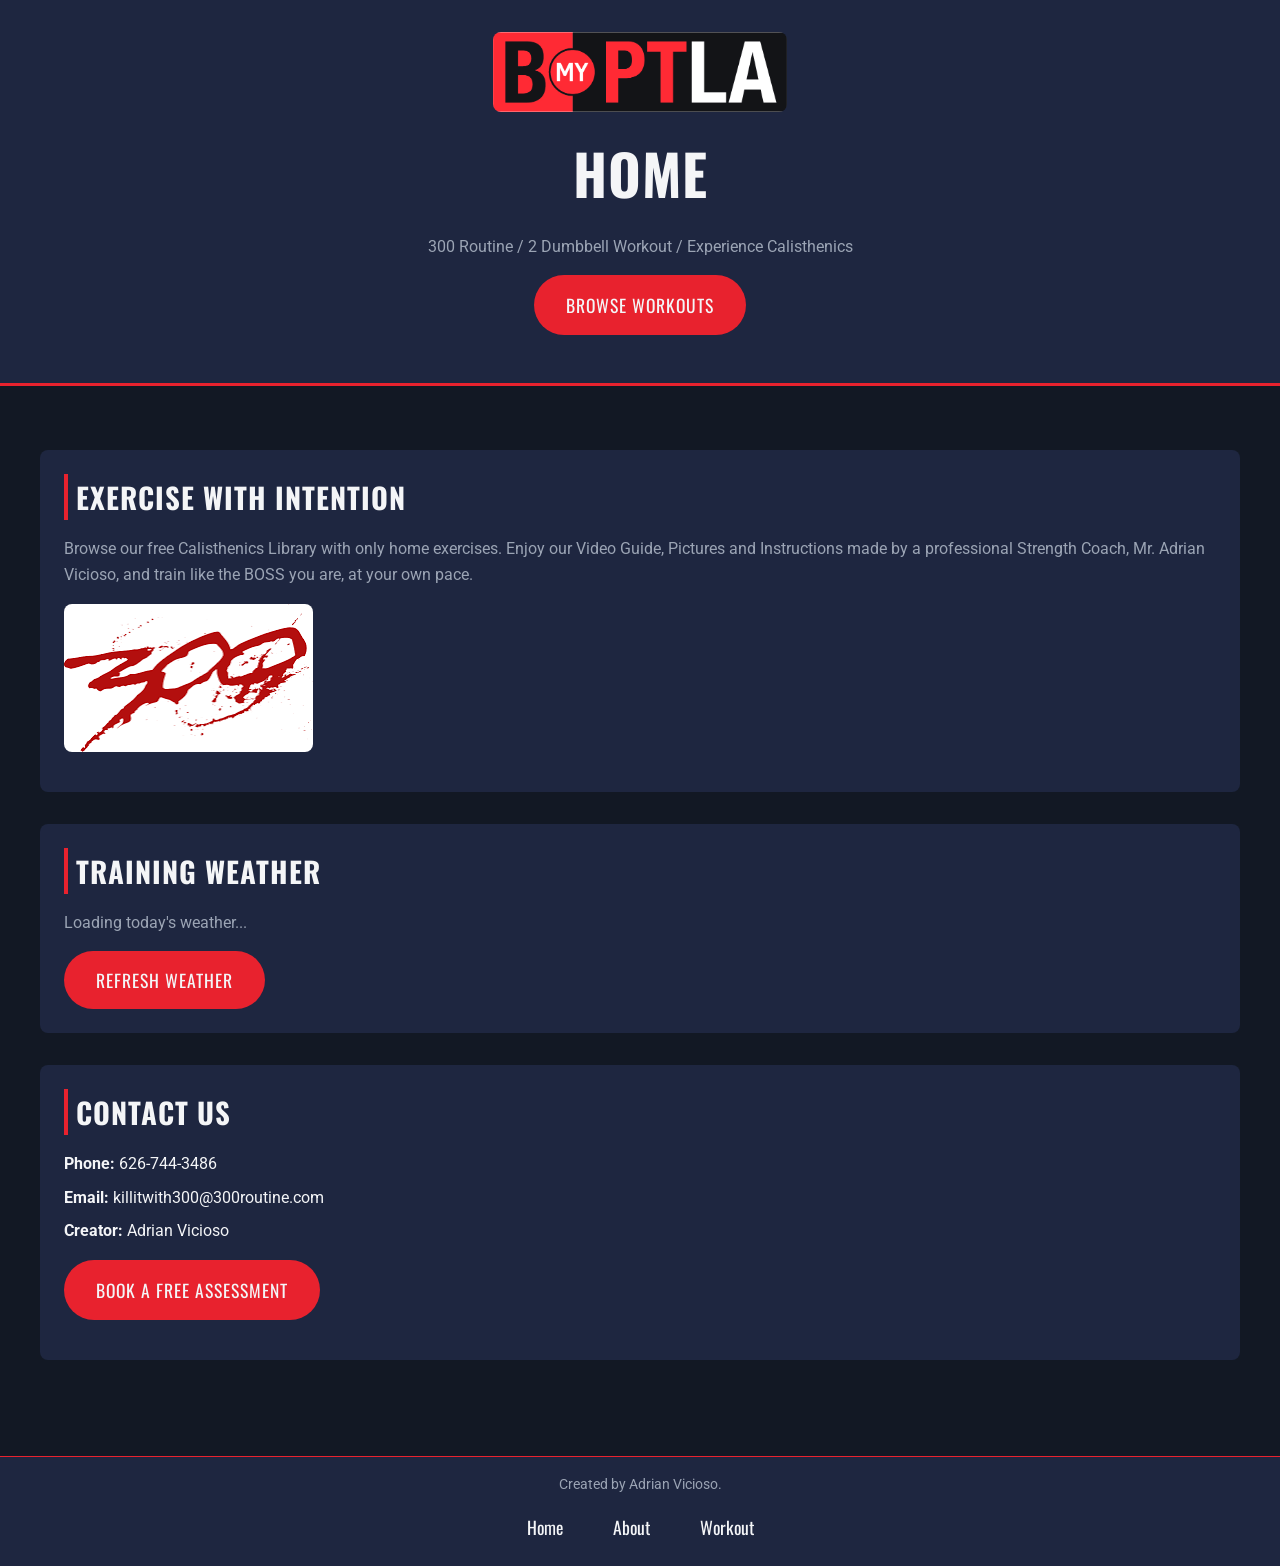
==== commit 090f0da8: "Update About page to Home and modify content" ====
--- a/about.html
+++ b/about.html
@@ -1,129 +1,45 @@
- <!DOCTYPE html>
+<!DOCTYPE html>
 <html lang="en">
 <head>
     <meta charset="UTF-8">
     <meta name="viewport" content="width=device-width, initial-scale=1">
-    <title>About Us | The People Behind Bmyptla</title>
+    <title>Home | Bmyptla</title>
     <link rel="preconnect" href="https://fonts.googleapis.com">
     <link rel="preconnect" href="https://fonts.gstatic.com" crossorigin>
     <link href="https://fonts.googleapis.com/css2?family=Oswald:wght@400;600&family=Roboto:wght@400;700&display=swap" rel="stylesheet">
     <link rel="stylesheet" href="style.css">
+    <script src="script.js" defer></script>
 </head>
 <body>
 
     <header class="main-header">
         <img class="logo" src="Bmyptla.jpg" alt="Bmyptla company logo">
-        <h1>About Us</h1>
-        <p>Adrian Vicioso started Bmyptla with the idea of helping people all over the Los Angeles area, no matter their status, and making every client a real athlete. Mr. Vicioso started this journey 27 years ago, and now he is one of the most prepared Strength Coaches in the industry.</p>
-        <p>Unlock your inner athlete with us and our experienced trainers, nutritionist and life coaches.</p>
+        <h1>Home</h1>
+        <p>300 Routine / 2 Dumbbell Workout / Experience Calisthenics</p>
+        <p><a class="btn" href="workout.html">Browse Workouts</a></p>
     </header>
 
     <main class="content-container">
-        <section class="section-block" id="about">
-            <h2>Meet Our Team</h2>
-            <p>Trainers who have a true interest in you:</p>
-
-            <div class="grid-layout">
-                <div class="card">
-                    <h3>Elisa</h3>
-                    <img src="5o848w.jpg" alt="Elisa, personal trainer, and kick-boxer">
-                    <p>Intense trainer, always eager to help.</p>
-                </div>
-
-                <div class="card">
-                    <h3>Susana</h3>
-                    <img src="Susana.jpg" alt="Susana, strength and speed coach">
-                    <p>Our powerhouse. If you want quick results, you are going to get them.</p>
-                </div>
-
-                <div class="card">
-                    <h3>Elizabeth</h3>
-                    <img src="elizabeth.jpg" alt="Elizabeth, nutritionist">
-                    <p>Our awesome nutritionist will get you to your goals in no time.</p>
-                </div>
-
-                <div class="card">
-                    <h3>Adrian</h3>
-                    <img src="adrian.jpg" alt="Adrian Vicioso, founder">
-                    <p>Our founder and leader.</p>
-                </div>
-
-                <div class="card">
-                    <h3>Ariana</h3>
-                    <img src="ariana.jpg" alt="Ariana, trainer">
-                    <p>Our down-to-earth, kind expert.</p>
-                </div>
-            </div>
+        <section class="section-block">
+            <h2>Exercise with Intention</h2>
+            <p>Browse our free Calisthenics Library with only home exercises. Enjoy our Video Guide, Pictures and Instructions made by a professional Strength Coach, Mr. Adrian Vicioso, and train like the BOSS you are, at your own pace.</p>
+            <img src="300.png" alt="300 Routine logo">
         </section>
 
-        <section class="section-block" id="contact-form">
+        <section class="section-block" id="weather">
+            <h2>Training Weather</h2>
+            <p id="weather-status" class="weather-status" role="status" aria-live="polite">Loading today's weather...</p>
+            <button type="button" id="weather-refresh" class="btn btn-outline">Refresh Weather</button>
+        </section>
+
+        <section class="section-block">
             <h2>Contact Us</h2>
             <ul class="contact-list">
                 <li><strong>Phone:</strong> 626-744-3486</li>
                 <li><strong>Email:</strong> killitwith300@300routine.com</li>
                 <li><strong>Creator:</strong> Adrian Vicioso</li>
             </ul>
-
-            <h3>Book a Free Assessment</h3>
-            <p>Fields marked with <span aria-hidden="true">*</span><span class="sr-only">an asterisk</span> are required.</p>
-
-            <!-- Error summary: screen readers announce it -->
-            <div id="form-errors" class="error-summary" role="alert" hidden></div>
-
-            <form id="contactForm" action="#" method="post" novalidate>
-
-                <fieldset>
-                    <legend>Your Information</legend>
-
-                    <div class="field">
-                        <label for="name">Full name <span aria-hidden="true">*</span></label>
-                        <input type="text" id="name" name="name" autocomplete="name"
-                               required aria-required="true" aria-describedby="name-error">
-                        <p id="name-error" class="error-msg" hidden></p>
-                    </div>
-
-                    <div class="field">
-                        <label for="email">Email <span aria-hidden="true">*</span></label>
-                        <input type="email" id="email" name="email" autocomplete="email"
-                               required aria-required="true" aria-describedby="email-hint email-error">
-                        <p id="email-hint" class="hint">Example: name@email.com</p>
-                        <p id="email-error" class="error-msg" hidden></p>
-                    </div>
-
-                    <div class="field">
-                        <label for="phone">Phone (optional)</label>
-                        <input type="tel" id="phone" name="phone" autocomplete="tel">
-                    </div>
-                </fieldset>
-
-                <fieldset aria-describedby="goal-error">
-                    <legend>What is your main goal? <span aria-hidden="true">*</span></legend>
-
-                    <div class="radio">
-                        <input type="radio" id="goal-strength" name="goal" value="strength" required>
-                        <label for="goal-strength">Build strength</label>
-                    </div>
-                    <div class="radio">
-                        <input type="radio" id="goal-weight" name="goal" value="weight-loss">
-                        <label for="goal-weight">Lose weight</label>
-                    </div>
-                    <div class="radio">
-                        <input type="radio" id="goal-calisthenics" name="goal" value="calisthenics">
-                        <label for="goal-calisthenics">Learn calisthenics</label>
-                    </div>
-                    <p id="goal-error" class="error-msg" hidden></p>
-                </fieldset>
-
-                <div class="field">
-                    <label for="message">Message <span aria-hidden="true">*</span></label>
-                    <textarea id="message" name="message" rows="5"
-                              required aria-required="true" aria-describedby="message-error"></textarea>
-                    <p id="message-error" class="error-msg" hidden></p>
-                </div>
-
-                <button type="submit" class="btn">Send Message</button>
-                <p id="form-success" class="success-msg" role="status" hidden></p>
-            </form>
+            <p><a class="btn" href="about.html#contact-form">Book a Free Assessment</a></p>
         </section>
     </main>
 
@@ -136,136 +52,5 @@
         </nav>
     </footer>
 
-    <script>
-    // Accessible validation for the contact form
-    document.addEventListener("DOMContentLoaded", function () {
-      const form = document.getElementById("contactForm");
-      if (!form) return;
-
-      const summary = document.getElementById("form-errors");
-      const success = document.getElementById("form-success");
-
-      const nameInput = document.getElementById("name");
-      const emailInput = document.getElementById("email");
-      const messageInput = document.getElementById("message");
-      const firstGoal = document.getElementById("goal-strength");
-
-      const nameError = document.getElementById("name-error");
-      const emailError = document.getElementById("email-error");
-      const goalError = document.getElementById("goal-error");
-      const messageError = document.getElementById("message-error");
-
-      // Show an error: red border (aria-invalid) + message text
-      function showError(input, errorEl, message) {
-        if (input) input.setAttribute("aria-invalid", "true");
-        errorEl.textContent = message;
-        errorEl.hidden = false;
-      }
-
-      // Remove an error
-      function clearError(input, errorEl) {
-        if (input) input.removeAttribute("aria-invalid");
-        errorEl.textContent = "";
-        errorEl.hidden = true;
-      }
-
-      // Check every field and return a list of problems
-      function validate() {
-        const errors = [];
-
-        clearError(nameInput, nameError);
-        if (nameInput.value.trim() === "") {
-          showError(nameInput, nameError, "Please enter your full name.");
-          errors.push({ field: nameInput, text: "Full name is required." });
-        }
-
-        clearError(emailInput, emailError);
-        if (emailInput.value.trim() === "") {
-          showError(emailInput, emailError, "Please enter your email.");
-          errors.push({ field: emailInput, text: "Email is required." });
-        } else if (!emailInput.validity.valid) {
-          showError(emailInput, emailError, "Enter a valid email, like name@email.com.");
-          errors.push({ field: emailInput, text: "Email format is not valid." });
-        }
-
-        const goalChecked = form.querySelector('input[name="goal"]:checked');
-        clearError(null, goalError);
-        if (!goalChecked) {
-          showError(null, goalError, "Please choose your main goal.");
-          errors.push({ field: firstGoal, text: "Main goal is required." });
-        }
-
-        clearError(messageInput, messageError);
-        if (messageInput.value.trim() === "") {
-          showError(messageInput, messageError, "Please write a message.");
-          errors.push({ field: messageInput, text: "Message is required." });
-        }
-
-        return errors;
-      }
-
-      // Build the error summary at the top of the form
-      function showSummary(errors) {
-        const count = errors.length === 1 ? "is 1 error" : "are " + errors.length + " errors";
-
-        let html = "<p><strong>There " + count + " in the form:</strong></p><ul>";
-        errors.forEach(function (err) {
-          html += '<li><a href="#' + err.field.id + '">' + err.text + "</a></li>";
-        });
-        html += "</ul>";
-
-        summary.innerHTML = html;
-        summary.hidden = false;
-
-        summary.querySelectorAll("a").forEach(function (link) {
-          link.addEventListener("click", function (e) {
-            e.preventDefault();
-            document.getElementById(link.getAttribute("href").slice(1)).focus();
-          });
-        });
-      }
-
-      // When the user clicks "Send Message"
-      form.addEventListener("submit", function (e) {
-        e.preventDefault();
-        success.hidden = true;
-
-        const errors = validate();
-
-        if (errors.length > 0) {
-          showSummary(errors);
-          errors[0].field.focus();
-          return;
-        }
-
-        summary.hidden = true;
-        summary.innerHTML = "";
-        form.reset();
-        success.textContent = "Thank you! We will contact you within 24 hours.";
-        success.hidden = false;
-      });
-
-      // Remove the error as soon as the user fixes a field
-      nameInput.addEventListener("input", function () {
-        if (nameInput.value.trim() !== "") clearError(nameInput, nameError);
-      });
-
-      emailInput.addEventListener("input", function () {
-        if (emailInput.validity.valid && emailInput.value.trim() !== "") {
-          clearError(emailInput, emailError);
-        }
-      });
-
-      messageInput.addEventListener("input", function () {
-        if (messageInput.value.trim() !== "") clearError(messageInput, messageError);
-      });
-
-      form.querySelectorAll('input[name="goal"]').forEach(function (radio) {
-        radio.addEventListener("change", function () {
-          clearError(null, goalError);
-        });
-      });
-    });
-    </script>
 </body>
-</html>
+</html> 
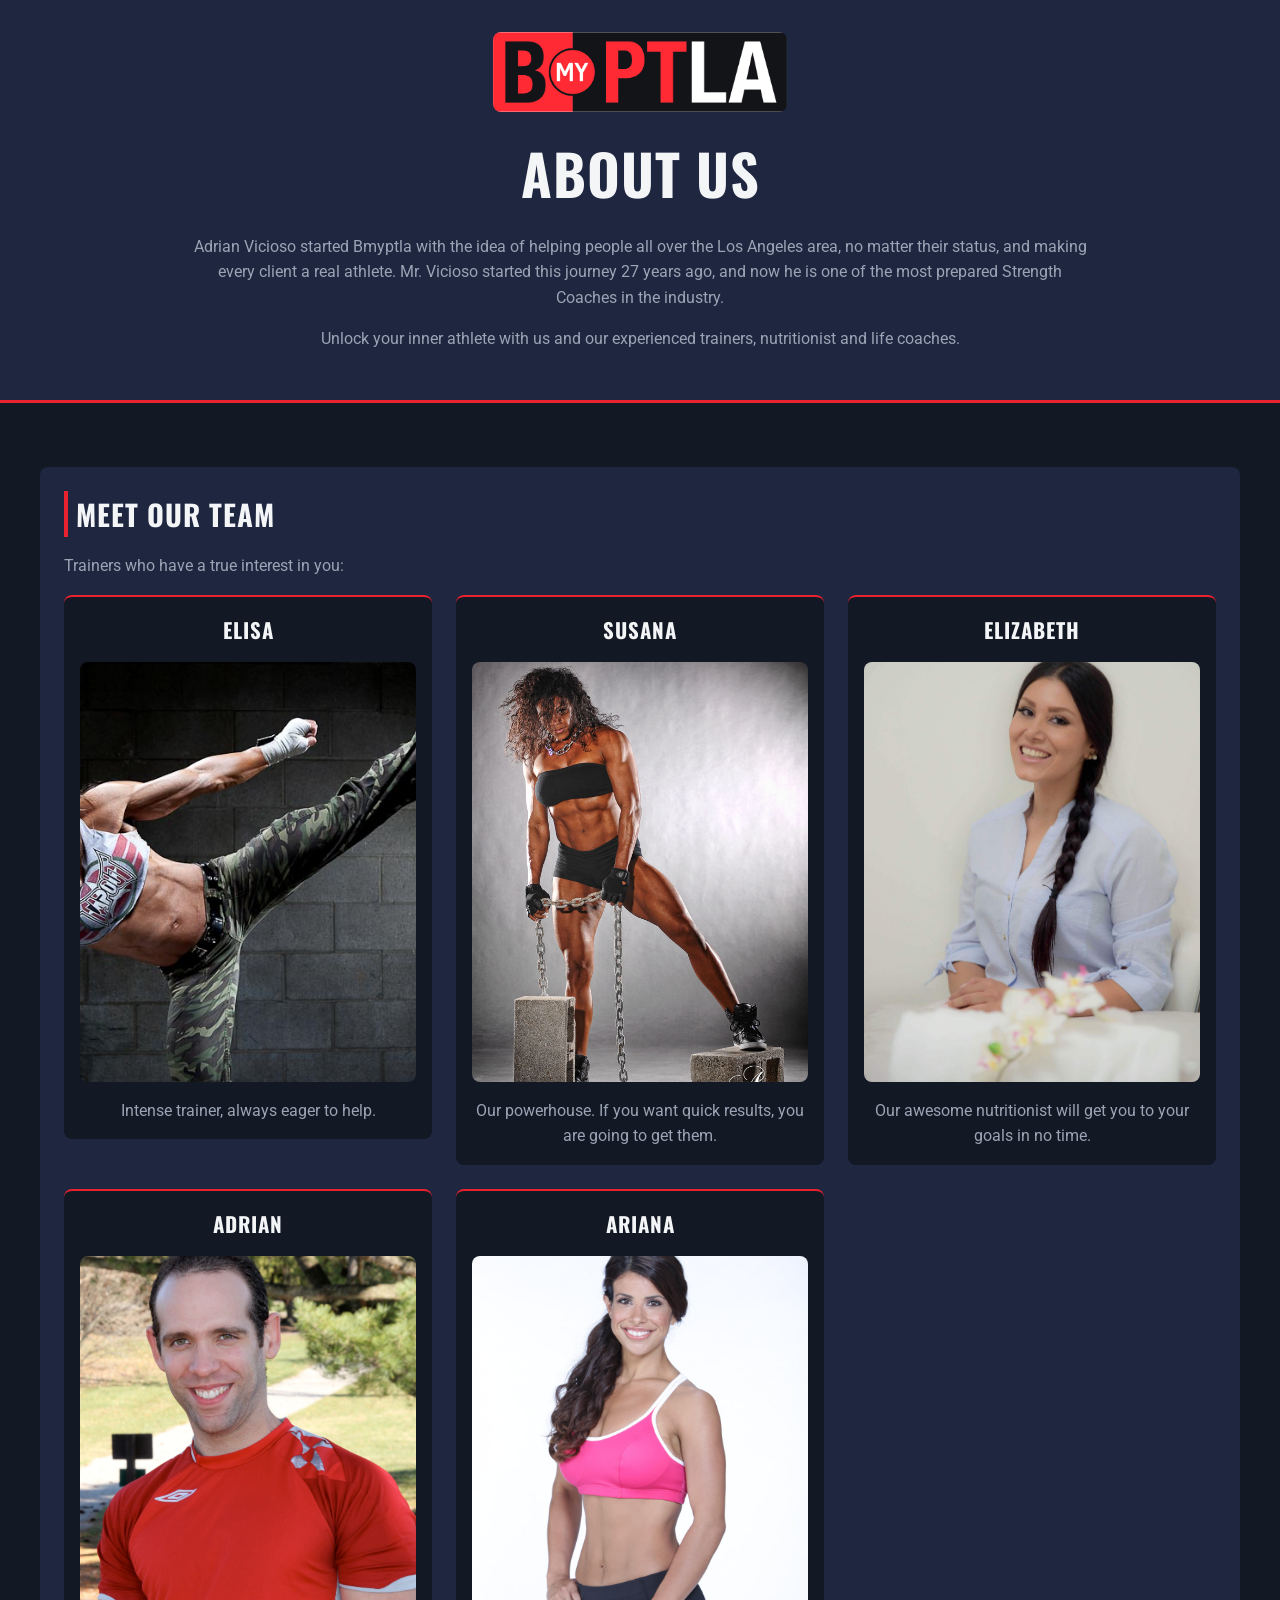
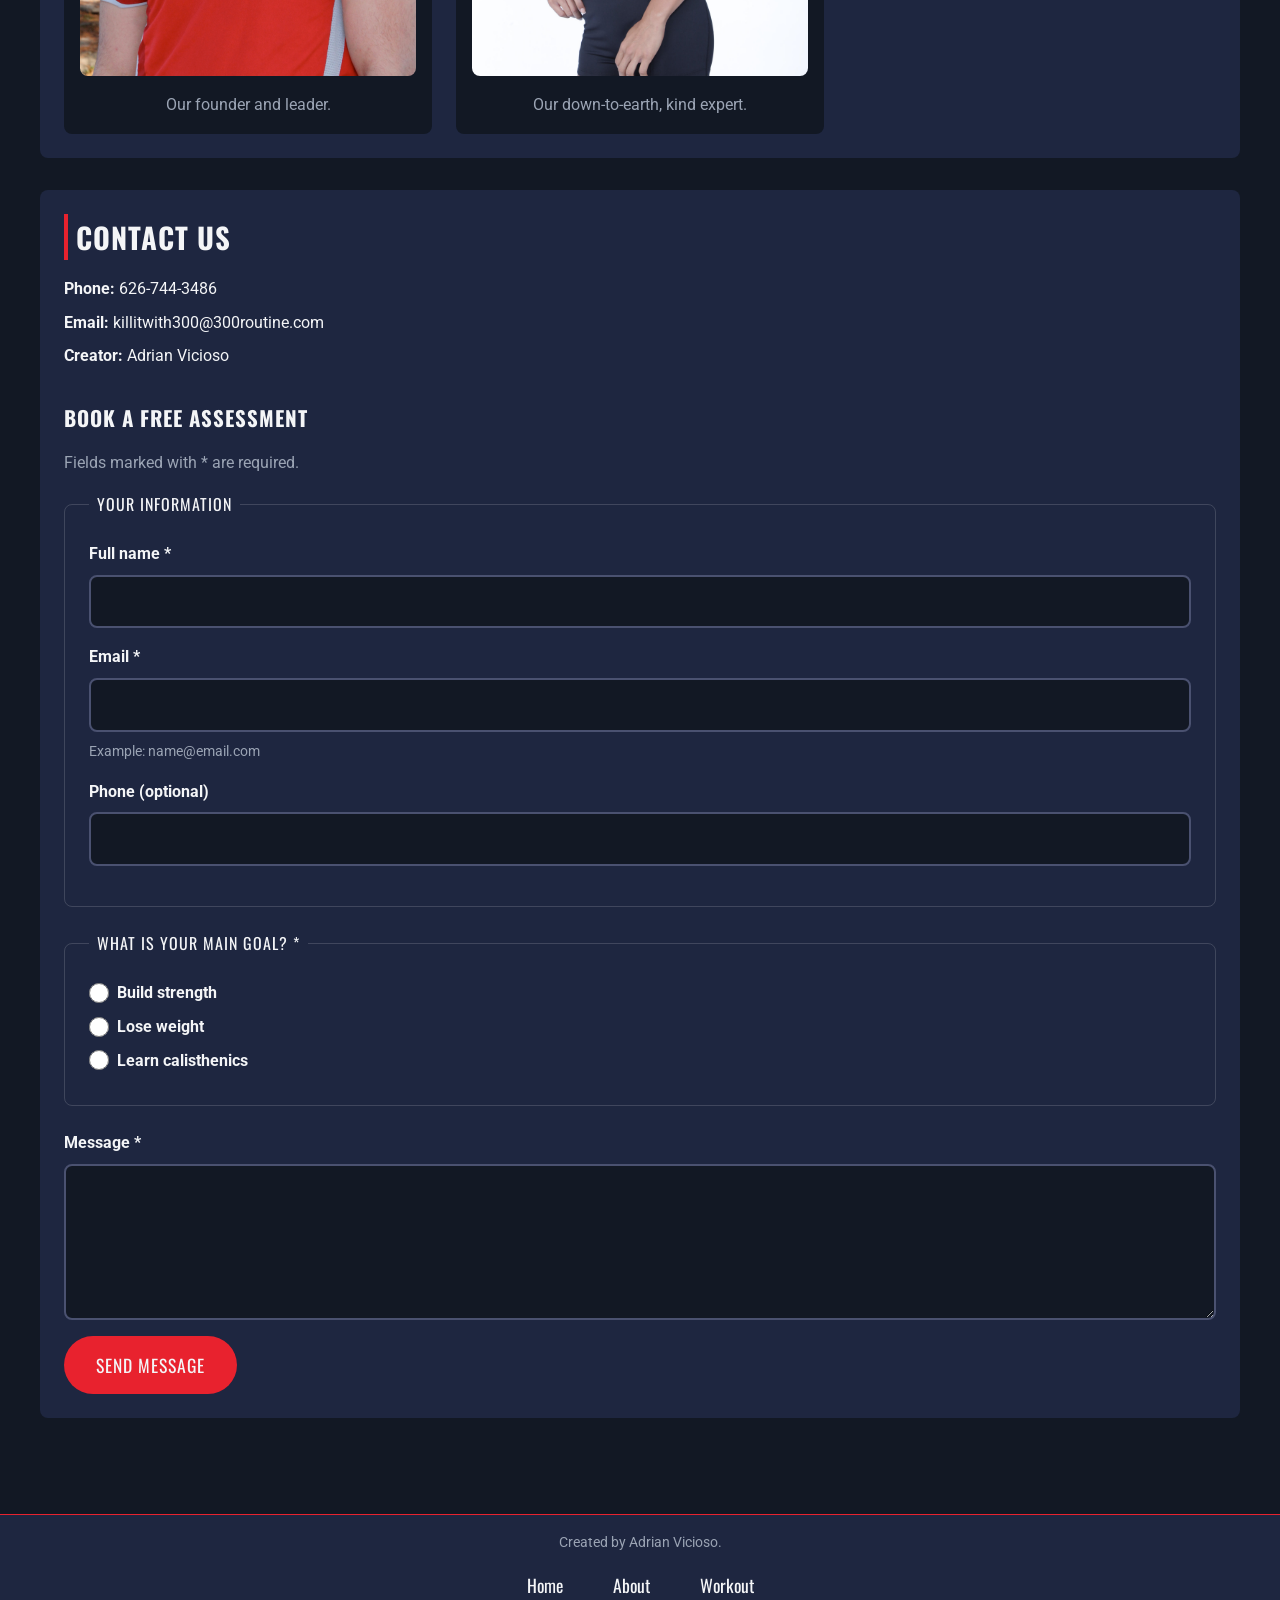
==== commit 753cea57: "Update About Us section and page title" ====
--- a/about.html
+++ b/about.html
@@ -1,9 +1,9 @@
-<!DOCTYPE html>
+ <!DOCTYPE html>
 <html lang="en">
 <head>
     <meta charset="UTF-8">
     <meta name="viewport" content="width=device-width, initial-scale=1">
-    <title>Home | Bmyptla</title>
+    <title>About Us | The People Behind Bmyptla</title>
     <link rel="preconnect" href="https://fonts.googleapis.com">
     <link rel="preconnect" href="https://fonts.gstatic.com" crossorigin>
     <link href="https://fonts.googleapis.com/css2?family=Oswald:wght@400;600&family=Roboto:wght@400;700&display=swap" rel="stylesheet">
@@ -14,32 +14,117 @@
 
     <header class="main-header">
         <img class="logo" src="Bmyptla.jpg" alt="Bmyptla company logo">
-        <h1>Home</h1>
-        <p>300 Routine / 2 Dumbbell Workout / Experience Calisthenics</p>
-        <p><a class="btn" href="workout.html">Browse Workouts</a></p>
+        <h1>About Us</h1>
+        <p>Adrian Vicioso started Bmyptla with the idea of helping people all over the Los Angeles area, no matter their status, and making every client a real athlete. Mr. Vicioso started this journey 27 years ago, and now he is one of the most prepared Strength Coaches in the industry.</p>
+        <p>Unlock your inner athlete with us and our experienced trainers, nutritionist and life coaches.</p>
     </header>
 
     <main class="content-container">
-        <section class="section-block">
-            <h2>Exercise with Intention</h2>
-            <p>Browse our free Calisthenics Library with only home exercises. Enjoy our Video Guide, Pictures and Instructions made by a professional Strength Coach, Mr. Adrian Vicioso, and train like the BOSS you are, at your own pace.</p>
-            <img src="300.png" alt="300 Routine logo">
+        <section class="section-block" id="about">
+            <h2>Meet Our Team</h2>
+            <p>Trainers who have a true interest in you:</p>
+
+            <div class="grid-layout">
+                <div class="card">
+                    <h3>Elisa</h3>
+                    <img src="5o848w.jpg" alt="Elisa, personal trainer, and kick-boxer">
+                    <p>Intense trainer, always eager to help.</p>
+                </div>
+
+                <div class="card">
+                    <h3>Susana</h3>
+                    <img src="Susana.jpg" alt="Susana, strength and speed coach">
+                    <p>Our powerhouse. If you want quick results, you are going to get them.</p>
+                </div>
+
+                <div class="card">
+                    <h3>Elizabeth</h3>
+                    <img src="elizabeth.jpg" alt="Elizabeth, nutritionist">
+                    <p>Our awesome nutritionist will get you to your goals in no time.</p>
+                </div>
+
+                <div class="card">
+                    <h3>Adrian</h3>
+                    <img src="adrian.jpg" alt="Adrian Vicioso, founder">
+                    <p>Our founder and leader.</p>
+                </div>
+
+                <div class="card">
+                    <h3>Ariana</h3>
+                    <img src="ariana.jpg" alt="Ariana, trainer">
+                    <p>Our down-to-earth, kind expert.</p>
+                </div>
+            </div>
         </section>
 
-        <section class="section-block" id="weather">
-            <h2>Training Weather</h2>
-            <p id="weather-status" class="weather-status" role="status" aria-live="polite">Loading today's weather...</p>
-            <button type="button" id="weather-refresh" class="btn btn-outline">Refresh Weather</button>
-        </section>
-
-        <section class="section-block">
+        <section class="section-block" id="contact-form">
             <h2>Contact Us</h2>
             <ul class="contact-list">
                 <li><strong>Phone:</strong> 626-744-3486</li>
                 <li><strong>Email:</strong> killitwith300@300routine.com</li>
                 <li><strong>Creator:</strong> Adrian Vicioso</li>
             </ul>
-            <p><a class="btn" href="about.html#contact-form">Book a Free Assessment</a></p>
+
+            <h3>Book a Free Assessment</h3>
+            <p>Fields marked with <span aria-hidden="true">*</span><span class="sr-only">an asterisk</span> are required.</p>
+
+            <!-- Error summary: screen readers announce it -->
+            <div id="form-errors" class="error-summary" role="alert" hidden></div>
+
+            <form id="contactForm" action="#" method="post" novalidate>
+
+                <fieldset>
+                    <legend>Your Information</legend>
+
+                    <div class="field">
+                        <label for="name">Full name <span aria-hidden="true">*</span></label>
+                        <input type="text" id="name" name="name" autocomplete="name"
+                               required aria-required="true" aria-describedby="name-error">
+                        <p id="name-error" class="error-msg" hidden></p>
+                    </div>
+
+                    <div class="field">
+                        <label for="email">Email <span aria-hidden="true">*</span></label>
+                        <input type="email" id="email" name="email" autocomplete="email"
+                               required aria-required="true" aria-describedby="email-hint email-error">
+                        <p id="email-hint" class="hint">Example: name@email.com</p>
+                        <p id="email-error" class="error-msg" hidden></p>
+                    </div>
+
+                    <div class="field">
+                        <label for="phone">Phone (optional)</label>
+                        <input type="tel" id="phone" name="phone" autocomplete="tel">
+                    </div>
+                </fieldset>
+
+                <fieldset aria-describedby="goal-error">
+                    <legend>What is your main goal? <span aria-hidden="true">*</span></legend>
+
+                    <div class="radio">
+                        <input type="radio" id="goal-strength" name="goal" value="strength" required>
+                        <label for="goal-strength">Build strength</label>
+                    </div>
+                    <div class="radio">
+                        <input type="radio" id="goal-weight" name="goal" value="weight-loss">
+                        <label for="goal-weight">Lose weight</label>
+                    </div>
+                    <div class="radio">
+                        <input type="radio" id="goal-calisthenics" name="goal" value="calisthenics">
+                        <label for="goal-calisthenics">Learn calisthenics</label>
+                    </div>
+                    <p id="goal-error" class="error-msg" hidden></p>
+                </fieldset>
+
+                <div class="field">
+                    <label for="message">Message <span aria-hidden="true">*</span></label>
+                    <textarea id="message" name="message" rows="5"
+                              required aria-required="true" aria-describedby="message-error"></textarea>
+                    <p id="message-error" class="error-msg" hidden></p>
+                </div>
+
+                <button type="submit" class="btn">Send Message</button>
+                <p id="form-success" class="success-msg" role="status" hidden></p>
+            </form>
         </section>
     </main>
 
@@ -53,4 +138,4 @@
     </footer>
 
 </body>
-</html> 
+</html>
--- a/style.css
+++ b/style.css
@@ -346,6 +346,44 @@
   margin: 0;
 }
 
+/* ===== JAVASCRIPT FEATURES ===== */
+
+/* Secondary button: same shape as .btn, outlined instead of filled */
+.btn-outline {
+  background-color: transparent;
+  color: var(--text-main);
+  border: 2px solid var(--accent);
+}
+
+.btn-outline:hover,
+.btn-outline:focus-visible {
+  background-color: var(--accent);
+  color: var(--text-main);
+}
+
+/* Workout details panel (shown/hidden by JavaScript) */
+.workout-details {
+  text-align: left;
+  border-top: 1px solid rgba(255, 255, 255, 0.15);
+  padding-top: var(--space-16);
+}
+
+.workout-details p {
+  margin-bottom: var(--space-8);
+}
+
+.workout-details ul {
+  list-style: disc;
+  padding-left: var(--space-24);
+  margin-bottom: 0;
+}
+
+/* Live weather text from the API */
+.weather-status {
+  color: var(--text-main);
+  font-size: 1.1rem;
+}
+
 @media (min-width: 768px) {
   h1 {
     font-size: 3.5rem;
